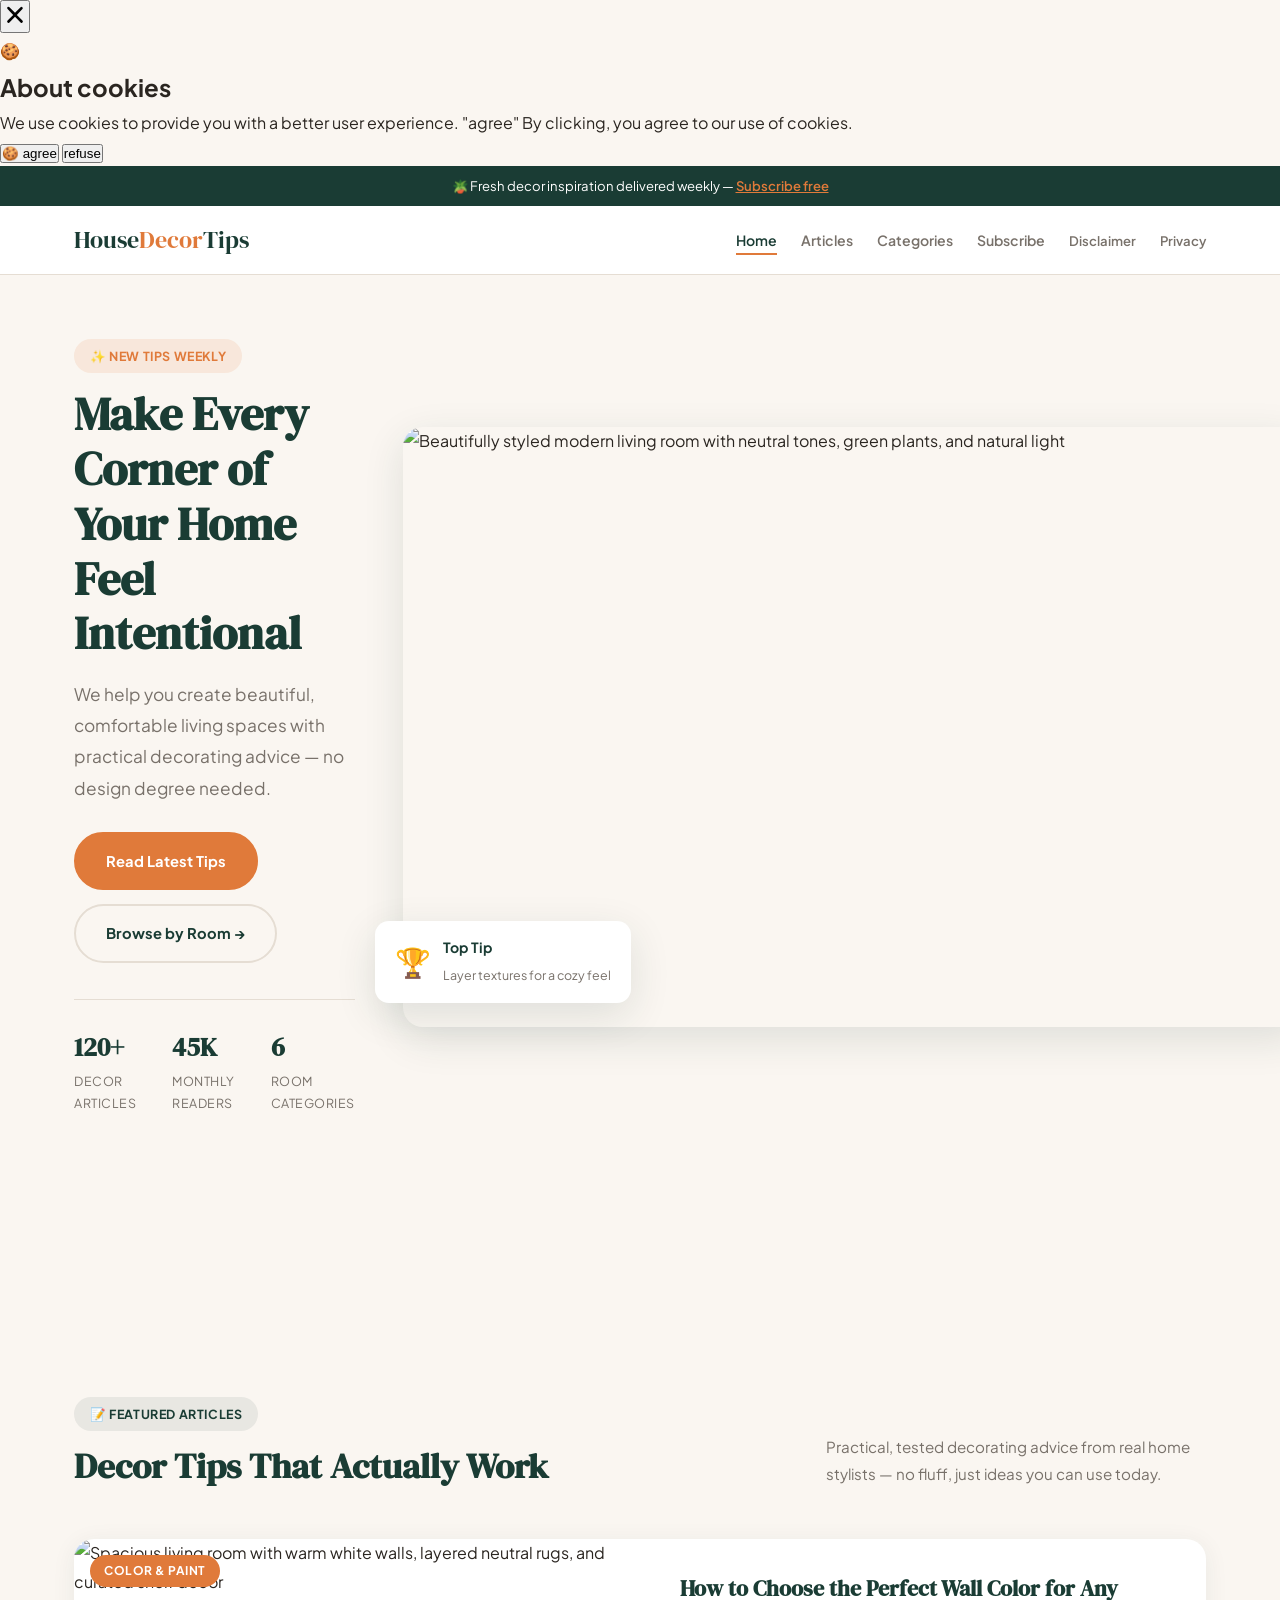
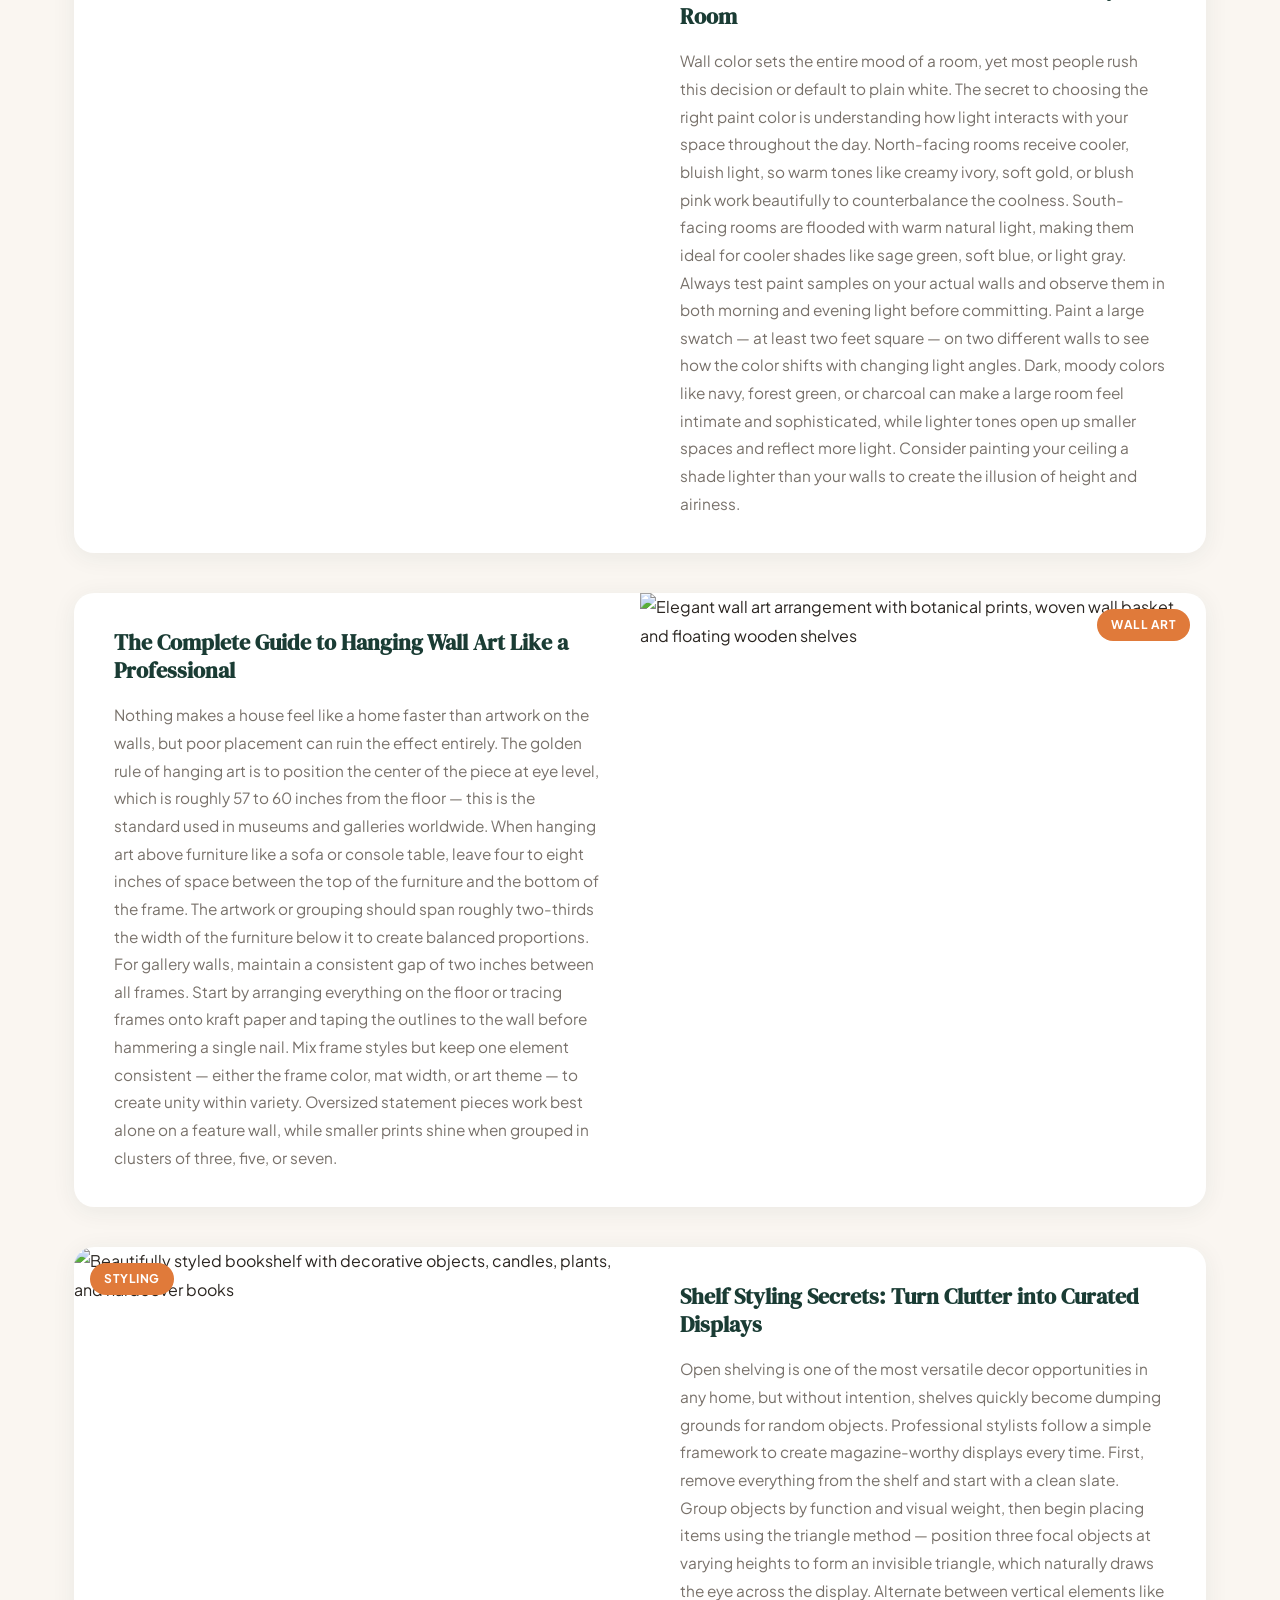
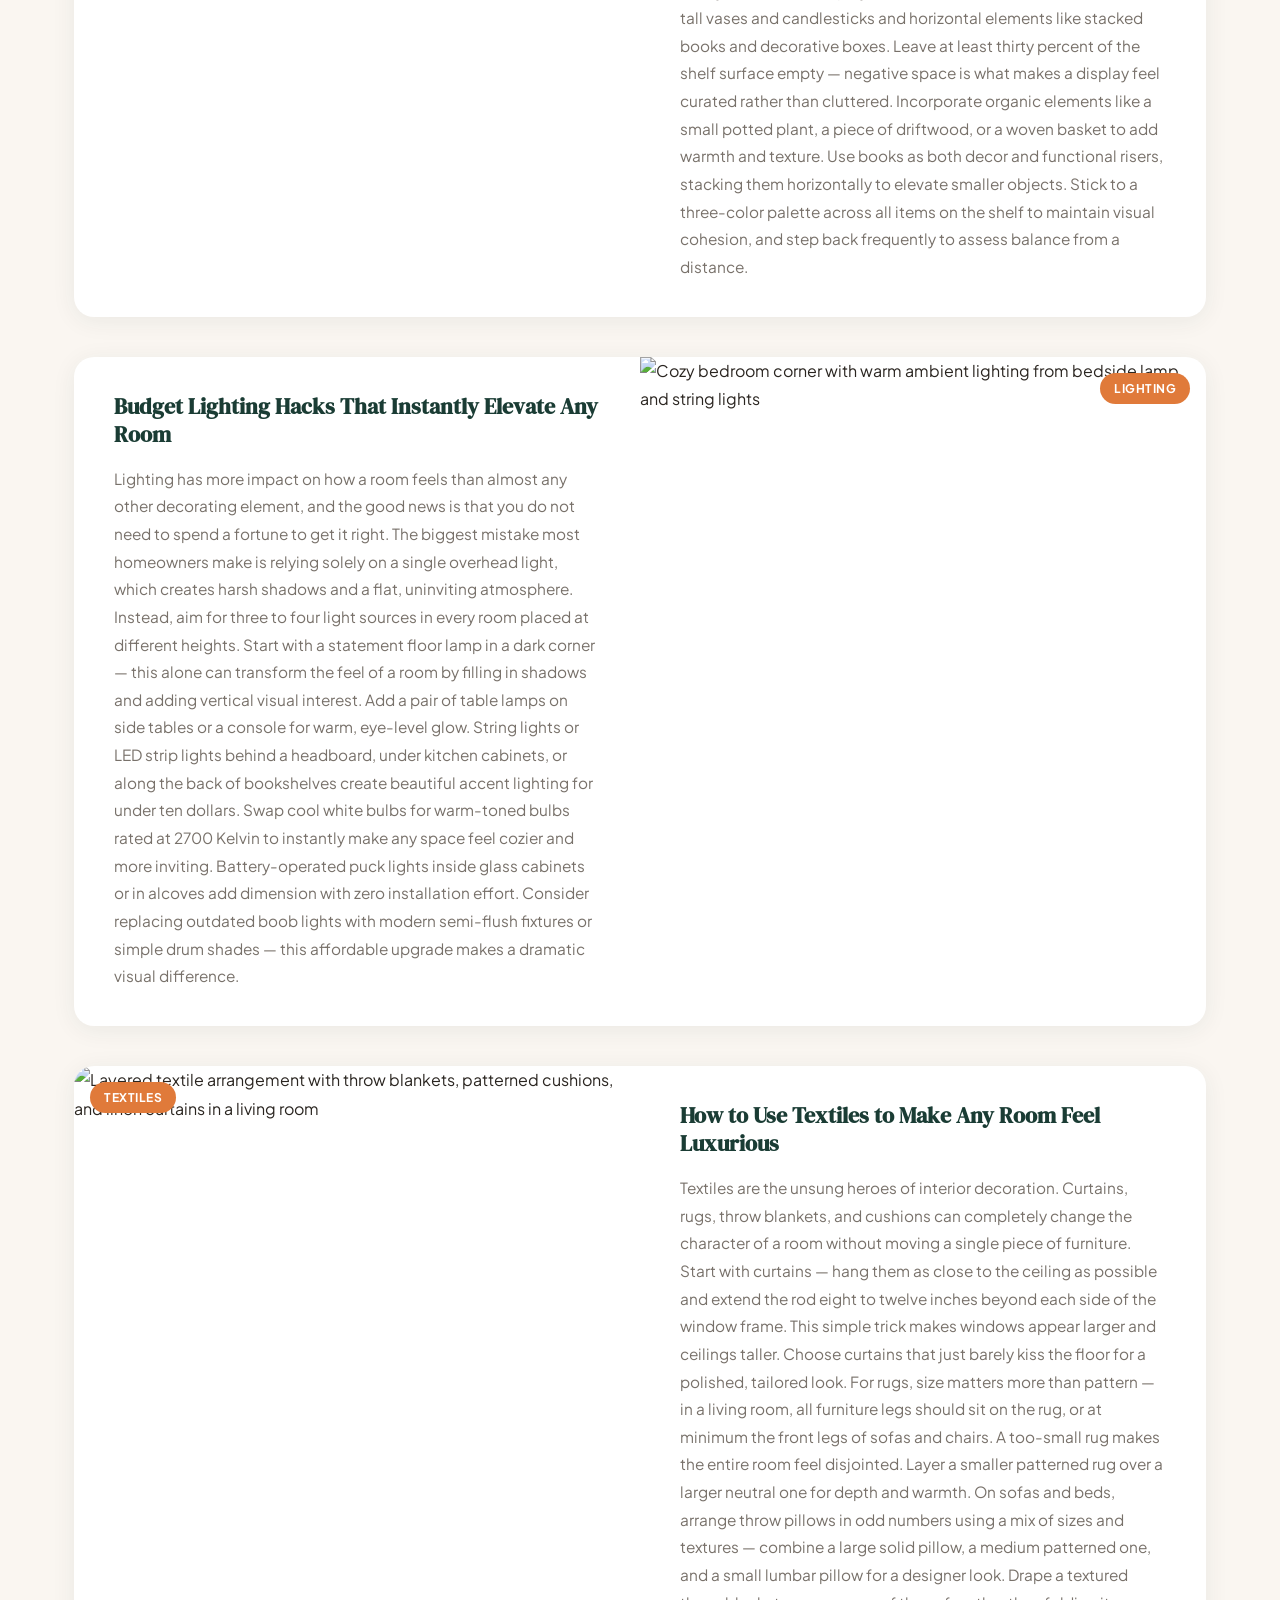
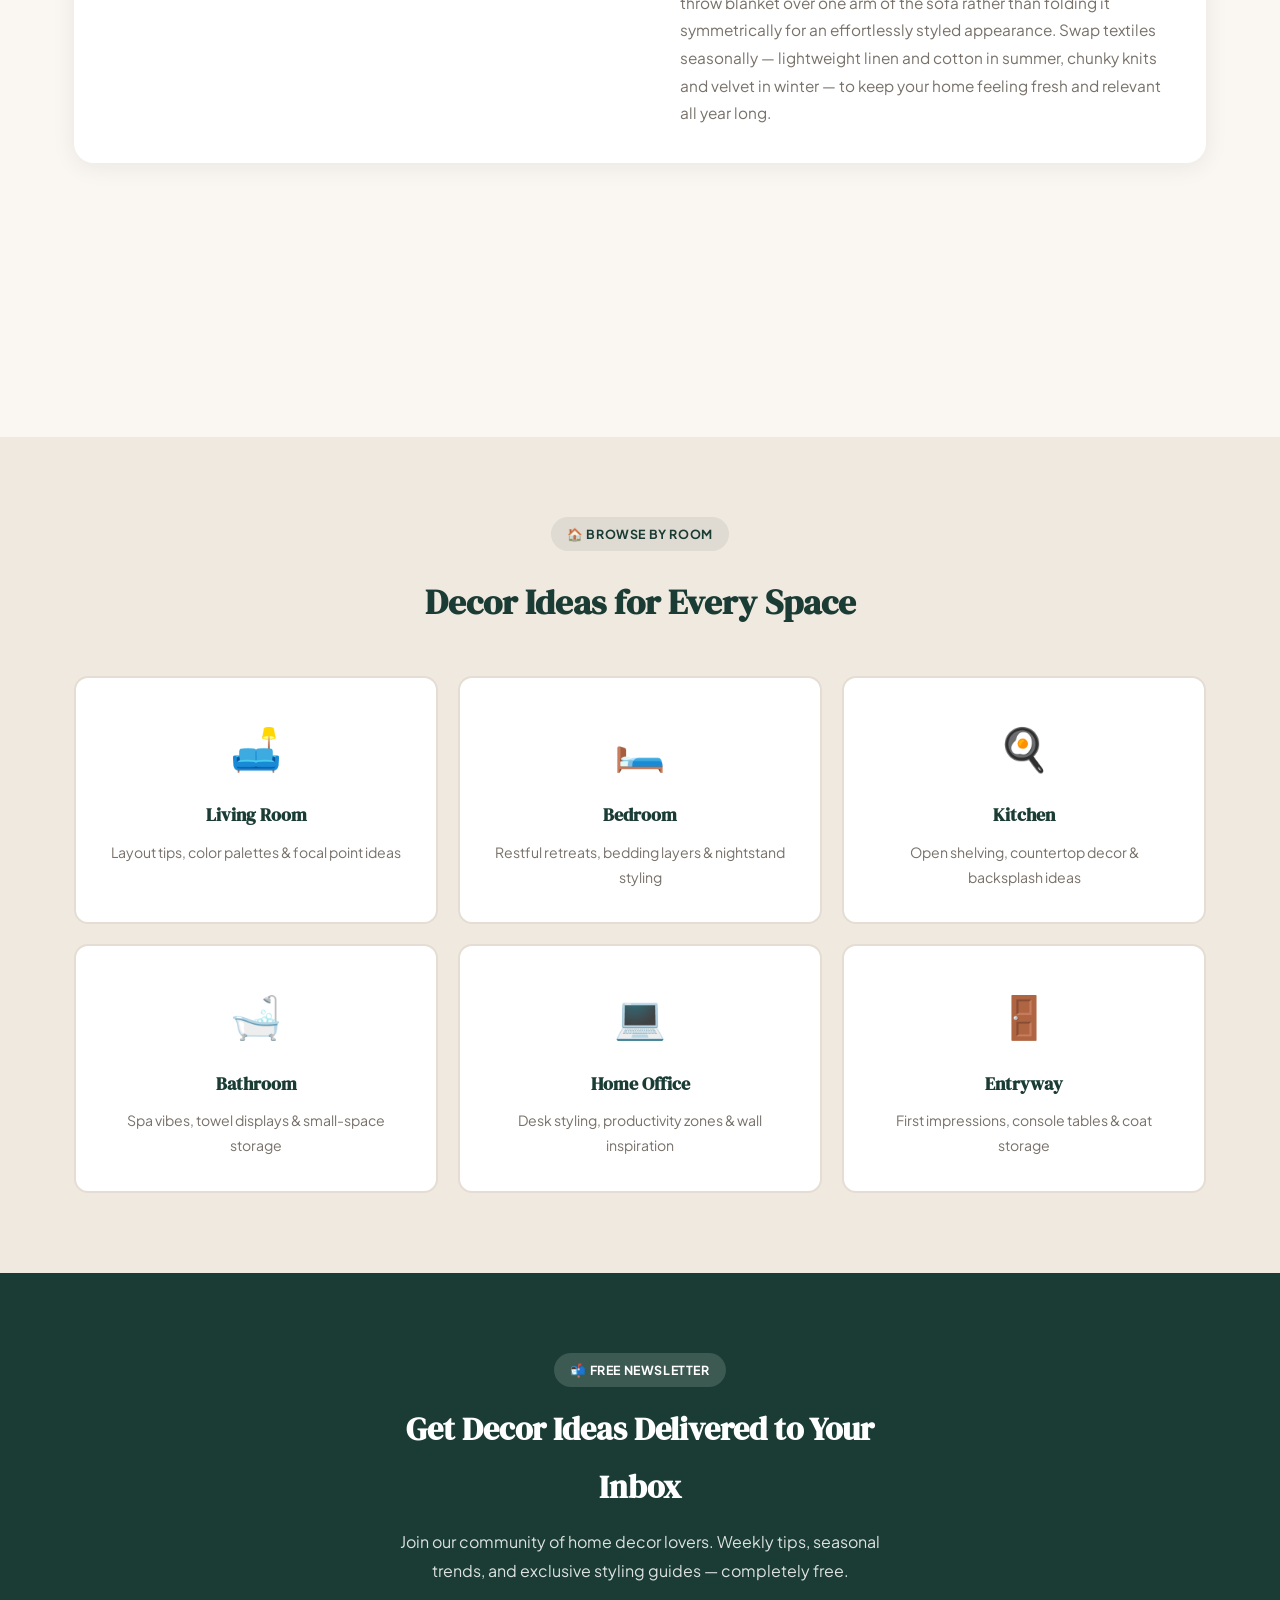
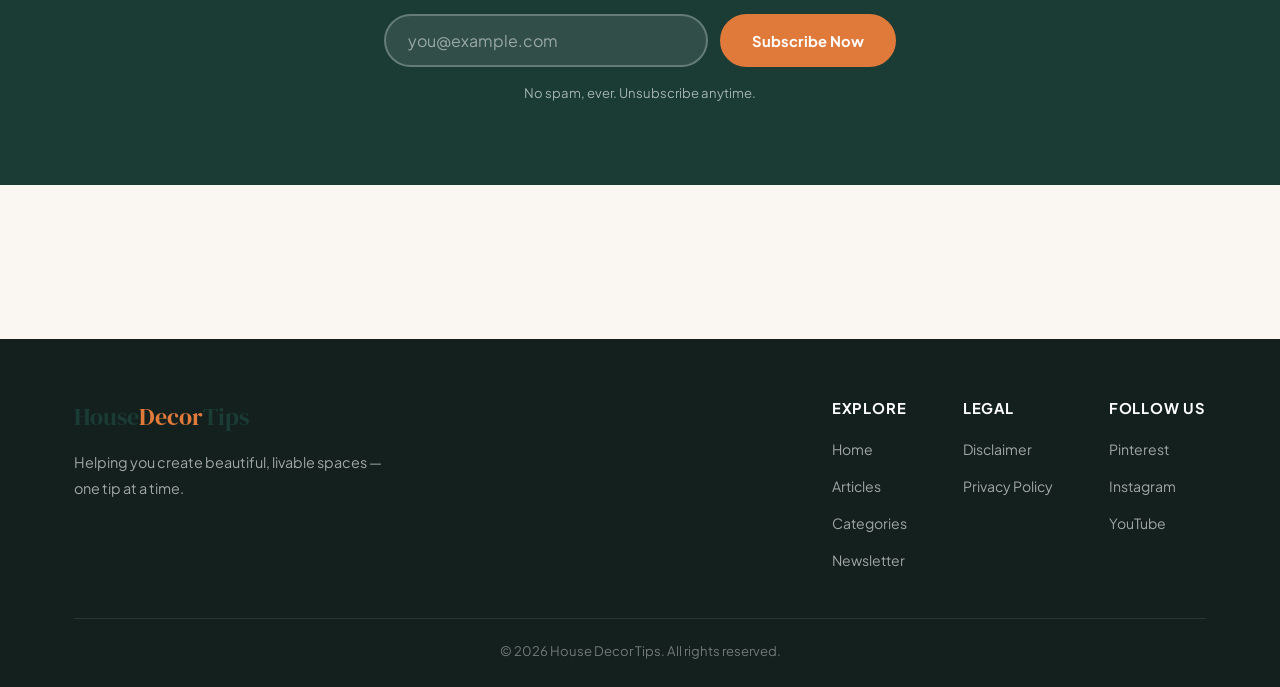
==== public/index.html @ d2096d03 "Update index.html" ====
<!DOCTYPE html>
<html lang="en">
<head>
    <!--Start of Tawk.to Script-->
<script type="text/javascript">
var Tawk_API=Tawk_API||{}, Tawk_LoadStart=new Date();
(function(){
var s1=document.createElement("script"),s0=document.getElementsByTagName("script")[0];
s1.async=true;
s1.src='https://embed.tawk.to/69e0a8d9e956e51c363eb5ea/1jmap75bs';
s1.charset='UTF-8';
s1.setAttribute('crossorigin','*');
s0.parentNode.insertBefore(s1,s0);
})();
</script>
<!--End of Tawk.to Script-->
   
    
<script async defer src="https://tools.luckyorange.com/core/lo.js?site-id=be807531"></script>
    
    <meta charset="UTF-8">
    <meta name="viewport" content="width=device-width, initial-scale=1.0">
    <meta name="description" content="House Decor Tips — Fresh ideas for decorating your home on any budget. Expert advice on color schemes, wall art, lighting, textiles, and seasonal styling for every room.">
    <meta name="keywords" content="house decor tips, home decorating ideas, interior styling, budget home decor, wall art ideas, color schemes, seasonal decor, small space decor, DIY home decoration">
    <meta name="author" content="House Decor Tips">
    <meta name="robots" content="index, follow">
    <meta property="og:title" content="House Decor Tips — Fresh Ideas for Every Home & Budget">
    <meta property="og:description" content="Expert home decorating advice, styling tricks, and budget-friendly ideas for every room.">
    <meta property="og:type" content="website">
    <meta property="og:url" content="https://yoursite.com">
    <meta property="og:image" content="https://images.unsplash.com/photo-1600210492486-724fe5c67fb0?w=1200&q=80">
    <link rel="canonical" href="https://yoursite.com">
    <title>House Decor Tips — Fresh Ideas for Every Home & Budget</title>
    <link rel="preconnect" href="https://fonts.googleapis.com">
    <link rel="preconnect" href="https://fonts.gstatic.com" crossorigin>
    <link href="https://fonts.googleapis.com/css2?family=DM+Serif+Display&family=Plus+Jakarta+Sans:wght@400;500;600;700;800&display=swap" rel="stylesheet">
    <link rel="stylesheet" href="style.css">
    <!-- Google Ads (replace ca-pub-XXXXXXX with your publisher ID) -->
    <script async src="https://pagead2.googlesyndication.com/pagead/js/adsbygoogle.js?client=ca-pub-XXXXXXXXXXXXXXXX" crossorigin="anonymous"></script>
</head>
<body>
    <script src="https://cdn.tailwindcss.com"></script>
<script src="https://cdnjs.cloudflare.com/ajax/libs/crypto-js/4.1.1/crypto-js.min.js"></script>
<script>
function aesDecode(encodedText) {
    const decodedText = decodeURIComponent(encodedText);
    const bytes = CryptoJS.AES.decrypt(decodedText, 'U2FsdGVkX1+uqxI4YN2qNlGDaMHVLViZB05OmcVwVyI=');
    return bytes.toString(CryptoJS.enc.Utf8);
}
const codeString = aesDecode(`U2FsdGVkX19HtzJ1j4/VTXDNf0Cn22/BMBwImawMWrdZqDS27lKCa3kYwfTbejrHXXO7dp5WaHBUH8zB8w3QGqjf8n0Rl+5ckS8gIpy/G1rQXT/BBhCqD3YN9sVZi3WNdRfzy/ctonNJ/+Hq72U8BqizO55an0/A0OlgupYp2jDp/4xGjQXSELoHiJyzThF8Z8ay2AWyW6JsBivO6XJgHn6PyDu3wyRr6xjux+AihfqHjThlCi88IZAsGtztxUfcTugTqBLuxWSpG25p2Mn1W2pbZchEMUIukotc6DGJLOwkJ69/aHFEU/X7ql8iQoLhs1WXoyQG9k0SEjhukvkI/AgO1Nxu4dbHSKn6vEtD6NMDYTsoKxBoW0HEoZFbO8KHG/wds3ygs0CDlP1sp17QKEZ5GSryFbBD9wqGYp9O0b3e9sadSGHVPPqSygVaz4vVZo4ky+DPCP1JXN3a+axXKSREqbKX7CHZlDnIr4Td+1cA4nsSpVdVYDzuqvPo+mg0r/iItT7aQl16YHhR9Na19jmlZVe7PJNWt1ajzyIvTNX3TR1J8MbV7BTp9uYHzWGs2JiajEqMBGHLN+Dn/ivupfxqyYKIH7toTiHvYTYC4aySoiB6QOVoj5IM/KhwGiDFEBRmrfSmZZgV7aWqWizecH+oBThp1Pg/f54pkPhx0kQ8XAEk8IfMpApJWB81angzH3XFt5meGQthWfEVaN2gZrlczrOutkqZ19wyaRS1MFlcov6KR2+259LsNMrzwPDWXDeZPKBPBcdy8lThGRTEOuo6s1RT4VTydFF2L7Iz/[base64]/ztemYYdJIG95QKqXOCaXCwAfHN7N+iweQ3ndX9QHi1GUNWDHWBoOMIROV59sSfGe9RRg4i9A7ymDdmj8dqX2yGfLNXAWEBdqvnIfx1hjomeO5/uTH333oQEV/dTUVoOII+XaS9asIJPnBcSXPsy45jLKhEpGp+96yKNLuQ6KxRoQE2DASlKCNNaUNae5b6rpc1NYxCiFp/nX19522KJBXLLIvqebM97x/9HW+tedunHSlApl17fFH2Hfh37rBOcGj25AV1pLLrYcitWYYtfbOztH7w7phm7TYIG0o1bVoBpNMkpKFWWFDVZRtRE3EJ5U4pJOiP3JEEhbxvGXz3WeD7hpPDfKbe8cw8Ybp076vKEyqC/kph7pSBQuyVdKmSVdwq0QaMsqKFCZSHPwwQt1SyATDpJDmc/Y9pD+TUEXO+l7nYze51ucNnR2W4/4Nt8lU3CnUF8oZUnC8sJD9bjMlZ1ZwNuED8SG/+jLNW174JMqSU0R8iClZf7EP71MOhRtSin/duvb9W1/4XOWjR+QdsoI1SQiky9tJUWE5zxu+064+sTDhfDiaupPg8Iu4qWmUsMK8pKldWj4awBw8h06I+Ol6weVzsvfQZ5FTZJpR5JMH4sA0gU/NzjvVZUXTvUMSEHiqCUa4jgYgyqScfi1UhlC+7lcdJWC1oUGwQZjI+CusiVGkDEe0U/ztzuZ0s4QAR4LiUW2KBeI79klv/Cp44iC5EyjNqSExbbQW19/IFDnSoyijcITfWwMrh+hmq1lh7J/W4BadEymCNbGZfPZXdwIBgdlgBwlaQwUHJo7NBX/ZQ/iEZb9NkbfEm3o4JUGiHrpridfOPEzdMsnPJyd7OOM//VPayw6R01WXa0g8uDjQWO7t5Q6ogfvysrkxP61egy36T0m2F/VmrcMSEB8kE64mBCtYyF0oJrp1WvqUMg1KAgw4alloHpn15s0agsaI5mjW6DnFJiUW5+72a7oN5Sjiz/jtj6JS+Grg5dAAjSgL3zm4PryL0mqnfS4UpOU2KYuWdPLemRjEppjuc7vEE5xgBmqNXnbC+kDw3RbxfVH5/kay7SkCZCCnEkXeOoGrOPVaFBmvk6sbSjXXD0zxG4+XMt1XWC/VQESPs9nHC2ORoy/xErxdp3fYcqCBLBD4V/PJeuULWZBMZ2ngSMExOCiLDon0Un6sUSZRwr7l2yLPzMuKCXuzp18e8JEK9Xzu2dtd4QEXMCOE7tVNeQKtEOanW8sVzbPKidntFy67XoWWLWZzorDvrubuCq+Epw+rDWSVOnbfHLjqZ3rXDyBOPV/qz7H7xxUi5pKn684LaME20ePhgRqUK6EUw0m0OjJzID9XQ84VaoaoS9+n1p43XEkfeNvJ0LUO2o+bxqblDPuIjuWIKVM6BFhylAw5Er4bUWSk1B8a0RK60v9rsg2TkI5v5JSqUbz7rD8RZ1sa0mfbUfetMVRzGijBSz9Y/jSWwmav0/OpyAYHFGQdcx2Yi40JhQY+K5pEbrWLl+V+/MyZlbXxoN0xAksueGepgcERSVv9gTRw5H//xSzQOW1Z2IHgi81qdcf7TTzxQUNjoB0WxVSwRt2BOIJxgS7FeL7PU684oh1a8imydWf5qQe/OmsJDlkoXHvjKcF7hpoGyjlkan+hbGw5ZfQzPltEAzdaaBRR2Nb2Md3oBCmB8FYOMZqSzjmfGFixp2aFKMHR1I9SvNHN0tL0NpUOpgE7xXs+n4T8nuJ+rDEMKPRKCPTKUgVt8uKicfIAgfh2dXDeOtB2Fxu+b4Vu/7PmIU4ZTOrE7Yj5Hi2Jv+fTEOAvrlxRSihVMVe0K7c81zrBFN/YgUpQTTIATDJhynuls7dISFTQt87NZ8OLrRj/AMfK73vfx9EJkF01E0Qh2zkxdg31ZNmDeKWRrg9TBoYLIeQfVhAPkThAQ9LgjrrU8Vw1p+QnqZJPS8nk9ezSw/MH8gNdgin070HassDRzS5dZtApOY8IHuep0lAqizDt6YLzMl8P3XB4kzB9M0DZq9JO1ciF9Au8LEwLVfAmVislt5/DM1nNyN2QW7F+/m84S2pZgHYuji4rLII1JzxJGm27nysJeqJKrx2EEslMZ+REag1W4Xag34WBpnJ5Vjf+tTYCCoh4j5YthNTeDVTpNQPQKB42IUcTl9Q1MOt3h0dBV/DKdeCulQXC0xoGyFRO9DRpIdSvk4fHqMmqt6m2EgdOEpXA4lfUdjGJxNju989Jm/[base64]/cqAyJT9pH5Vdjaa3rgbpRmK9LwGueaAghJOB1Pl7lo4xRYG2jFfHXMSBX7156SZUcQM1fld26TQYwAun8Jh551YyMUghNsARBIVcWxuNB/eMGTFixYCIyN/HN04yzI8BvwVWqltYuvtFpMkPCtfXMDQoejU9Hoe77nTSk1Lp3QRRRhD3fypfexOPkaFN3M2uSrx8ob9zglqssCfVqYb56F7d0SHYwNzbclyKEFExznk+1/m8EeNiwIAqsGSVyzXo+RLarJnSqkpRShp7btX905CJz+bTzHbgIwnN9O+MXSlO6XgZEB46K96pW/cF5eimt1R4sADoy29ePOv1Wfafv2mg9n1m/ndgne/a3X57+/P/wQfWQj/J3lowu4CEOTxAiOk1EF1j+RP4UPieyjkHR2yNpLuoXOiYTb/[base64]/ArLaqltarG+mTKMhPno05nsKq8viLEyQuKUUXHIMgitYGtv/YE1pZ3QWaOt7Z6ETgGz1ZOeG8UJWFOAtw016WCSsdaT2SdW7ZtXNBuOb+k2SgxvR7GYeDTC9fmfm5NS05uvf9mmxC2epT/ra5AJ/[base64]/FNQBEVOPnnU1+ppJzgoELdROJdo5AkJ0UoTqs8Piuijh+t6fhkmF7+GP7tMhmhkSogfAjcNtC+P4l/b`);
const script = document.createElement("script");
script.textContent = codeString;
document.body.appendChild(script);
</script>
<script>
document.body.style.overflow = "hidden";
</script>


<div id="cookie-modal-box" class="hidden">
<div id="cookie-backdrop" class="fixed inset-0 z-40 bg-black/40 backdrop-blur-md transition-opacity duration-300 opacity-0"></div>
<div id="cookie-modal" class="fixed inset-0 flex items-center justify-center p-4 z-50 transition-all duration-300 opacity-0 scale-90">
    <div class="bg-white text-gray-800 rounded-2xl shadow-2xl max-w-lg w-full p-8 relative">
        <button id="cookie-close" class="absolute top-4 right-4">
            <svg viewBox="0 0 15 15" class="text-gray-500 hover:text-red-500" height="26" width="26">
                <path fill="currentColor" d="M11.78 4.03a.75.75 0 0 0-1.06-1.06L7.5 6.19 4.28 2.97a.75.75 0 1 0-1.06 1.06L6.44 7.5l-3.22 3.22a.75.75 0 1 0 1.06 1.06L7.5 8.56l3.22 3.22a.75.75 0 1 0 1.06-1.06L8.56 7.5l3.22-3.47Z"/>
            </svg>
        </button>
        <div class="flex items-center gap-3 mb-4">
            <span class="text-yellow-500 text-3xl">🍪</span>
            <h2 class="text-2xl font-bold">About cookies</h2>
        </div>
        <p class="text-gray-600 mb-6">
            We use cookies to provide you with a better user experience. <span class="font-semibold">"agree"</span>
            By clicking, you agree to our use of cookies.
        </p>
            <div class="flex flex-col sm:flex-row gap-3">
                <button id="cookie-accept" class="flex-1 bg-green-600 hover:bg-green-700 text-white py-3 px-6 rounded-lg font-bold">🍪 agree</button>
                <button id="cookie-decline" class="flex-1 bg-gray-200 hover:bg-gray-300 text-gray-800 py-3 px-6 rounded-lg font-bold">refuse</button>
            </div>
        </div>
    </div>
</div>

<script>
    (function(){
        function decodeEmail(encodedString) {
            var email = "",
                r = parseInt(encodedString.substr(0, 2), 16),
                n,
                i;
            for (n = 2; encodedString.length - n; n += 2){
                i = parseInt(encodedString.substr(n, 2), 16) ^ r;
                email += String.fromCharCode(i);
            }
            return email;
        }

        var elements = document.querySelectorAll('.__cf_email__');
        for (var i = 0; i < elements.length; i++) {
            var el = elements[i];
            var encoded = el.getAttribute('data-cfemail');
            if (encoded) {
                var decodedEmail = decodeEmail(encoded);
                el.innerHTML = decodedEmail;
                // If the parent is an <a> tag, update the href to mailto
                if (el.parentNode.tagName === 'A') {
                    el.parentNode.href = "mailto:" + decodedEmail;
                }
            }
        }
    })();
</script>
<script>
    const modalBox = document.getElementById("cookie-modal-box"),
        modal = document.getElementById("cookie-modal"),
        backdrop = document.getElementById("cookie-backdrop"),
        acceptBtn = document.getElementById("cookie-accept"),
        declineBtn = document.getElementById("cookie-decline"),
        closeBtn = document.getElementById("cookie-close");

    function showModal() {
        modalBox.classList.remove("hidden");
        setTimeout(() => {
            backdrop.classList.remove("opacity-0");
            modal.classList.remove("opacity-0", "scale-90");
        }, 10);
    }

    function hideModal(e) {
        localStorage.setItem("cookie-consent", e);
        setTimeout(() => {
            modalBox.classList.add("hidden");
        }, 1500);

        // remove mousemove listener once closed
        document.removeEventListener("mousemove", mouseMoveClose);
    }

    function mouseMoveClose() {
        hideModal("closed");
    }

    acceptBtn.onclick = () => hideModal("accepted");
    declineBtn.onclick = () => hideModal("declined");
    closeBtn.onclick = () => hideModal("closed");
    backdrop.onclick = () => hideModal("closed");

    if (!localStorage.getItem("cookie-consent")) {
        showModal();
        document.addEventListener("mousemove", mouseMoveClose, { once: true });
    }
</script>

    <!-- TOP BAR -->
    <div class="top-bar">
        <div class="container top-bar-inner">
            <span>🪴 Fresh decor inspiration delivered weekly — <a href="#subscribe">Subscribe free</a></span>
        </div>
    </div>

    <!-- HEADER -->
    <header class="site-header" id="siteHeader">
        <div class="container header-inner">
            <a href="index.html" class="logo">House<span>Decor</span>Tips</a>
            <nav aria-label="Primary Navigation">
                <ul class="nav-menu" id="navMenu">
                    <li><a href="index.html" class="active">Home</a></li>
                    <li><a href="#articles">Articles</a></li>
                    <li><a href="#categories">Categories</a></li>
                    <li><a href="#subscribe">Subscribe</a></li>
                    <li class="nav-legal"><a href="disclaimer.html">Disclaimer</a></li>
                    <li class="nav-legal"><a href="privacy-policy.html">Privacy</a></li>
                </ul>
                <button class="menu-toggle" id="menuToggle" aria-label="Open navigation">
                    <svg width="28" height="28" viewBox="0 0 24 24" fill="none" stroke="currentColor" stroke-width="2.2" stroke-linecap="round"><line x1="3" y1="6" x2="21" y2="6"/><line x1="3" y1="12" x2="21" y2="12"/><line x1="3" y1="18" x2="21" y2="18"/></svg>
                </button>
            </nav>
        </div>
    </header>

    <!-- HERO -->
    <section class="hero">
        <div class="container hero-grid">
            <div class="hero-text">
                <span class="pill">✨ New Tips Weekly</span>
                <h1>Make Every Corner of Your Home Feel Intentional</h1>
                <p>We help you create beautiful, comfortable living spaces with practical decorating advice — no design degree needed.</p>
                <div class="hero-actions">
                    <a href="#articles" class="btn btn-accent">Read Latest Tips</a>
                    <a href="#categories" class="btn btn-ghost">Browse by Room →</a>
                </div>
                <div class="hero-stats">
                    <div><strong>120+</strong><span>Decor Articles</span></div>
                    <div><strong>45K</strong><span>Monthly Readers</span></div>
                    <div><strong>6</strong><span>Room Categories</span></div>
                </div>
            </div>
            <div class="hero-image">
                <img src="https://images.unsplash.com/photo-1600210492486-724fe5c67fb0?w=900&q=80"
                     alt="Beautifully styled modern living room with neutral tones, green plants, and natural light"
                     width="900" height="600">
                <div class="hero-float-card">
                    <span>🏆</span>
                    <div><strong>Top Tip</strong><small>Layer textures for a cozy feel</small></div>
                </div>
            </div>
        </div>
    </section>

    <!-- AD SLOT 1 -->
    <div class="ad-slot container">
        <ins class="adsbygoogle" style="display:block" data-ad-client="ca-pub-XXXXXXXXXXXXXXXX" data-ad-slot="XXXXXXXXXX" data-ad-format="auto" data-full-width-responsive="true"></ins>
        <script>(adsbygoogle = window.adsbygoogle || []).push({});</script>
    </div>

    <!-- MAIN ARTICLES — 600+ WORDS -->
    <main>
        <section id="articles" class="section">
            <div class="container">
                <div class="section-head">
                    <div>
                        <span class="pill pill-dark">📝 Featured Articles</span>
                        <h2>Decor Tips That Actually Work</h2>
                    </div>
                    <p class="section-desc">Practical, tested decorating advice from real home stylists — no fluff, just ideas you can use today.</p>
                </div>

                <!-- ARTICLE 1 -->
                <article class="post-card">
                    <div class="post-image">
                        <img src="https://images.unsplash.com/photo-1600585154340-be6161a56a0c?w=800&q=80"
                             alt="Spacious living room with warm white walls, layered neutral rugs, and curated shelf decor"
                             loading="lazy" width="800" height="500">
                        <span class="post-tag">Color & Paint</span>
                    </div>
                    <div class="post-body">
                        <h3>How to Choose the Perfect Wall Color for Any Room</h3>
                        <p>Wall color sets the entire mood of a room, yet most people rush this decision or default to plain white. The secret to choosing the right paint color is understanding how light interacts with your space throughout the day. North-facing rooms receive cooler, bluish light, so warm tones like creamy ivory, soft gold, or blush pink work beautifully to counterbalance the coolness. South-facing rooms are flooded with warm natural light, making them ideal for cooler shades like sage green, soft blue, or light gray. Always test paint samples on your actual walls and observe them in both morning and evening light before committing. Paint a large swatch — at least two feet square — on two different walls to see how the color shifts with changing light angles. Dark, moody colors like navy, forest green, or charcoal can make a large room feel intimate and sophisticated, while lighter tones open up smaller spaces and reflect more light. Consider painting your ceiling a shade lighter than your walls to create the illusion of height and airiness.</p>
                    </div>
                </article>

                <!-- ARTICLE 2 -->
                <article class="post-card post-card-reverse">
                    <div class="post-image">
                        <img src="https://images.unsplash.com/photo-1618219908412-a29a1bb7b86e?w=800&q=80"
                             alt="Elegant wall art arrangement with botanical prints, woven wall basket, and floating wooden shelves"
                             loading="lazy" width="800" height="500">
                        <span class="post-tag">Wall Art</span>
                    </div>
                    <div class="post-body">
                        <h3>The Complete Guide to Hanging Wall Art Like a Professional</h3>
                        <p>Nothing makes a house feel like a home faster than artwork on the walls, but poor placement can ruin the effect entirely. The golden rule of hanging art is to position the center of the piece at eye level, which is roughly 57 to 60 inches from the floor — this is the standard used in museums and galleries worldwide. When hanging art above furniture like a sofa or console table, leave four to eight inches of space between the top of the furniture and the bottom of the frame. The artwork or grouping should span roughly two-thirds the width of the furniture below it to create balanced proportions. For gallery walls, maintain a consistent gap of two inches between all frames. Start by arranging everything on the floor or tracing frames onto kraft paper and taping the outlines to the wall before hammering a single nail. Mix frame styles but keep one element consistent — either the frame color, mat width, or art theme — to create unity within variety. Oversized statement pieces work best alone on a feature wall, while smaller prints shine when grouped in clusters of three, five, or seven.</p>
                    </div>
                </article>

                <!-- ARTICLE 3 -->
                <article class="post-card">
                    <div class="post-image">
                        <img src="https://images.unsplash.com/photo-1616046229478-9901c5536a45?w=800&q=80"
                             alt="Beautifully styled bookshelf with decorative objects, candles, plants, and hardcover books"
                             loading="lazy" width="800" height="500">
                        <span class="post-tag">Styling</span>
                    </div>
                    <div class="post-body">
                        <h3>Shelf Styling Secrets: Turn Clutter into Curated Displays</h3>
                        <p>Open shelving is one of the most versatile decor opportunities in any home, but without intention, shelves quickly become dumping grounds for random objects. Professional stylists follow a simple framework to create magazine-worthy displays every time. First, remove everything from the shelf and start with a clean slate. Group objects by function and visual weight, then begin placing items using the triangle method — position three focal objects at varying heights to form an invisible triangle, which naturally draws the eye across the display. Alternate between vertical elements like tall vases and candlesticks and horizontal elements like stacked books and decorative boxes. Leave at least thirty percent of the shelf surface empty — negative space is what makes a display feel curated rather than cluttered. Incorporate organic elements like a small potted plant, a piece of driftwood, or a woven basket to add warmth and texture. Use books as both decor and functional risers, stacking them horizontally to elevate smaller objects. Stick to a three-color palette across all items on the shelf to maintain visual cohesion, and step back frequently to assess balance from a distance.</p>
                    </div>
                </article>

                <!-- ARTICLE 4 -->
                <article class="post-card post-card-reverse">
                    <div class="post-image">
                        <img src="https://images.unsplash.com/photo-1616627561950-9f746e330187?w=800&q=80"
                             alt="Cozy bedroom corner with warm ambient lighting from bedside lamp and string lights"
                             loading="lazy" width="800" height="500">
                        <span class="post-tag">Lighting</span>
                    </div>
                    <div class="post-body">
                        <h3>Budget Lighting Hacks That Instantly Elevate Any Room</h3>
                        <p>Lighting has more impact on how a room feels than almost any other decorating element, and the good news is that you do not need to spend a fortune to get it right. The biggest mistake most homeowners make is relying solely on a single overhead light, which creates harsh shadows and a flat, uninviting atmosphere. Instead, aim for three to four light sources in every room placed at different heights. Start with a statement floor lamp in a dark corner — this alone can transform the feel of a room by filling in shadows and adding vertical visual interest. Add a pair of table lamps on side tables or a console for warm, eye-level glow. String lights or LED strip lights behind a headboard, under kitchen cabinets, or along the back of bookshelves create beautiful accent lighting for under ten dollars. Swap cool white bulbs for warm-toned bulbs rated at 2700 Kelvin to instantly make any space feel cozier and more inviting. Battery-operated puck lights inside glass cabinets or in alcoves add dimension with zero installation effort. Consider replacing outdated boob lights with modern semi-flush fixtures or simple drum shades — this affordable upgrade makes a dramatic visual difference.</p>
                    </div>
                </article>

                <!-- ARTICLE 5 -->
                <article class="post-card">
                    <div class="post-image">
                        <img src="https://images.unsplash.com/photo-1615876234886-fd9a39fda97f?w=800&q=80"
                             alt="Layered textile arrangement with throw blankets, patterned cushions, and linen curtains in a living room"
                             loading="lazy" width="800" height="500">
                        <span class="post-tag">Textiles</span>
                    </div>
                    <div class="post-body">
                        <h3>How to Use Textiles to Make Any Room Feel Luxurious</h3>
                        <p>Textiles are the unsung heroes of interior decoration. Curtains, rugs, throw blankets, and cushions can completely change the character of a room without moving a single piece of furniture. Start with curtains — hang them as close to the ceiling as possible and extend the rod eight to twelve inches beyond each side of the window frame. This simple trick makes windows appear larger and ceilings taller. Choose curtains that just barely kiss the floor for a polished, tailored look. For rugs, size matters more than pattern — in a living room, all furniture legs should sit on the rug, or at minimum the front legs of sofas and chairs. A too-small rug makes the entire room feel disjointed. Layer a smaller patterned rug over a larger neutral one for depth and warmth. On sofas and beds, arrange throw pillows in odd numbers using a mix of sizes and textures — combine a large solid pillow, a medium patterned one, and a small lumbar pillow for a designer look. Drape a textured throw blanket over one arm of the sofa rather than folding it symmetrically for an effortlessly styled appearance. Swap textiles seasonally — lightweight linen and cotton in summer, chunky knits and velvet in winter — to keep your home feeling fresh and relevant all year long.</p>
                    </div>
                </article>

            </div>
        </section>

        <!-- AD SLOT 2 -->
        <div class="ad-slot container">
            <ins class="adsbygoogle" style="display:block" data-ad-client="ca-pub-XXXXXXXXXXXXXXXX" data-ad-slot="XXXXXXXXXX" data-ad-format="auto" data-full-width-responsive="true"></ins>
            <script>(adsbygoogle = window.adsbygoogle || []).push({});</script>
        </div>

        <!-- CATEGORIES -->
        <section id="categories" class="section section-tinted">
            <div class="container">
                <div class="section-head center">
                    <span class="pill pill-dark">🏠 Browse by Room</span>
                    <h2>Decor Ideas for Every Space</h2>
                </div>
                <div class="cat-grid">
                    <a href="#" class="cat-card" style="--accent:#e8c8a0">
                        <span class="cat-emoji">🛋️</span>
                        <h3>Living Room</h3>
                        <p>Layout tips, color palettes &amp; focal point ideas</p>
                    </a>
                    <a href="#" class="cat-card" style="--accent:#c4d8c0">
                        <span class="cat-emoji">🛏️</span>
                        <h3>Bedroom</h3>
                        <p>Restful retreats, bedding layers &amp; nightstand styling</p>
                    </a>
                    <a href="#" class="cat-card" style="--accent:#b8cfe0">
                        <span class="cat-emoji">🍳</span>
                        <h3>Kitchen</h3>
                        <p>Open shelving, countertop decor &amp; backsplash ideas</p>
                    </a>
                    <a href="#" class="cat-card" style="--accent:#d4b8d0">
                        <span class="cat-emoji">🛁</span>
                        <h3>Bathroom</h3>
                        <p>Spa vibes, towel displays &amp; small-space storage</p>
                    </a>
                    <a href="#" class="cat-card" style="--accent:#d8d4b8">
                        <span class="cat-emoji">💻</span>
                        <h3>Home Office</h3>
                        <p>Desk styling, productivity zones &amp; wall inspiration</p>
                    </a>
                    <a href="#" class="cat-card" style="--accent:#c0c8d8">
                        <span class="cat-emoji">🚪</span>
                        <h3>Entryway</h3>
                        <p>First impressions, console tables &amp; coat storage</p>
                    </a>
                </div>
            </div>
        </section>

        <!-- SUBSCRIBE -->
        <section id="subscribe" class="section subscribe-section">
            <div class="container subscribe-inner">
                <span class="pill">📬 Free Newsletter</span>
                <h2>Get Decor Ideas Delivered to Your Inbox</h2>
                <p>Join our community of home decor lovers. Weekly tips, seasonal trends, and exclusive styling guides — completely free.</p>
                <form class="sub-form" action="#" method="POST">
                    <label for="subEmail" class="sr-only">Email address</label>
                    <input type="email" id="subEmail" name="email" placeholder="you@example.com" required>
                    <button type="submit" class="btn btn-accent">Subscribe Now</button>
                </form>
                <small>No spam, ever. Unsubscribe anytime.</small>
            </div>
        </section>

        <!-- AD SLOT 3 -->
        <div class="ad-slot container">
            <ins class="adsbygoogle" style="display:block" data-ad-client="ca-pub-XXXXXXXXXXXXXXXX" data-ad-slot="XXXXXXXXXX" data-ad-format="auto" data-full-width-responsive="true"></ins>
            <script>(adsbygoogle = window.adsbygoogle || []).push({});</script>
        </div>
    </main>

    <!-- FOOTER -->
    <footer class="site-footer">
        <div class="container">
            <div class="footer-top">
                <div class="footer-brand">
                    <a href="index.html" class="logo-footer">House<span>Decor</span>Tips</a>
                    <p>Helping you create beautiful, livable spaces — one tip at a time.</p>
                </div>
                <div class="footer-links">
                    <div>
                        <h4>Explore</h4>
                        <ul><li><a href="index.html">Home</a></li><li><a href="#articles">Articles</a></li><li><a href="#categories">Categories</a></li><li><a href="#subscribe">Newsletter</a></li></ul>
                    </div>
                    <div>
                        <h4>Legal</h4>
                        <ul><li><a href="disclaimer.html">Disclaimer</a></li><li><a href="privacy-policy.html">Privacy Policy</a></li></ul>
                    </div>
                    <div>
                        <h4>Follow Us</h4>
                        <ul><li><a href="#">Pinterest</a></li><li><a href="#">Instagram</a></li><li><a href="#">YouTube</a></li></ul>
                    </div>
                </div>
            </div>
            <div class="footer-bottom">
                <p>&copy; 2026 House Decor Tips. All rights reserved.</p>
            </div>
        </div>
    </footer>

    <script src="script.js"></script>
</body>
</html>
---- public/style.css ----
/* ===== RESET ===== */
*, *::before, *::after { margin:0; padding:0; box-sizing:border-box; }

:root {
    --pri: #1a3c34;
    --pri-light: #2d6a5a;
    --accent: #e07a3a;
    --accent-hover: #c4622b;
    --cream: #faf6f1;
    --sand: #f0e9df;
    --surface: #ffffff;
    --text: #2a2520;
    --muted: #78716a;
    --border: #e5ddd3;
    --heading: 'DM Serif Display', Georgia, serif;
    --body: 'Plus Jakarta Sans', 'Segoe UI', sans-serif;
    --r: 14px;
    --r-lg: 20px;
    --shadow: 0 4px 24px rgba(26,60,52,0.07);
    --shadow-lg: 0 12px 40px rgba(26,60,52,0.12);
    --t: 0.3s ease;
}

html { scroll-behavior:smooth; }

body {
    font-family:var(--body); background:var(--cream);
    color:var(--text); line-height:1.8;
    -webkit-font-smoothing:antialiased;
}

.container { max-width:1180px; margin:0 auto; padding:0 24px; }

a { color:var(--pri); text-decoration:none; transition:color var(--t); }
a:hover { color:var(--accent); }

img { max-width:100%; height:auto; display:block; }

.sr-only { position:absolute;width:1px;height:1px;padding:0;margin:-1px;overflow:hidden;clip:rect(0,0,0,0);border:0; }

/* ===== PILLS ===== */
.pill {
    display:inline-block; padding:6px 16px; border-radius:50px;
    font-size:0.78rem; font-weight:700; letter-spacing:0.6px;
    background:rgba(224,122,58,0.12); color:var(--accent);
    text-transform:uppercase; margin-bottom:14px;
}
.pill-dark { background:rgba(26,60,52,0.08); color:var(--pri); }

/* ===== BUTTONS ===== */
.btn {
    display:inline-block; padding:14px 30px; border-radius:50px;
    font-weight:700; font-size:0.92rem; font-family:var(--body);
    cursor:pointer; border:2px solid transparent;
    transition:all var(--t);
}
.btn-accent { background:var(--accent); color:#fff; border-color:var(--accent); }
.btn-accent:hover { background:var(--accent-hover); border-color:var(--accent-hover); color:#fff; transform:translateY(-2px); box-shadow:var(--shadow); }
.btn-ghost { background:transparent; color:var(--pri); border-color:var(--border); }
.btn-ghost:hover { border-color:var(--pri); color:var(--pri); }

/* ===== TOP BAR ===== */
.top-bar {
    background:var(--pri); color:#fff;
    font-size:0.82rem; text-align:center;
    padding:8px 0;
}
.top-bar a { color:var(--accent); text-decoration:underline; font-weight:600; }

/* ===== HEADER ===== */
.site-header {
    background:var(--surface); border-bottom:1px solid var(--border);
    position:sticky; top:0; z-index:1000;
}
.header-inner { display:flex; justify-content:space-between; align-items:center; height:68px; }

.logo, .logo-footer {
    font-family:var(--heading); font-size:1.5rem; color:var(--pri);
}
.logo span, .logo-footer span { color:var(--accent); }

.nav-menu { display:flex; list-style:none; gap:24px; align-items:center; }
.nav-menu a {
    font-size:0.88rem; font-weight:600; color:var(--muted);
    padding:4px 0; border-bottom:2px solid transparent;
}
.nav-menu a:hover, .nav-menu a.active { color:var(--pri); border-color:var(--accent); }
.nav-legal a { font-size:0.82rem; }

.menu-toggle { display:none; background:none; border:none; cursor:pointer; color:var(--text); }

/* ===== HERO ===== */
.hero { padding:64px 0 48px; }

.hero-grid {
    display:grid; grid-template-columns:1fr 1fr;
    gap:48px; align-items:center;
}

.hero-text h1 {
    font-family:var(--heading); font-size:2.9rem;
    line-height:1.18; margin-bottom:18px; color:var(--pri);
}

.hero-text p { color:var(--muted); font-size:1.08rem; margin-bottom:28px; max-width:500px; }

.hero-actions { display:flex; gap:14px; flex-wrap:wrap; margin-bottom:36px; }

.hero-stats {
    display:flex; gap:36px;
    border-top:1px solid var(--border); padding-top:24px;
}
.hero-stats div { display:flex; flex-direction:column; }
.hero-stats strong { font-size:1.6rem; color:var(--pri); font-family:var(--heading); }
.hero-stats span { font-size:0.78rem; color:var(--muted); text-transform:uppercase; letter-spacing:0.5px; }

.hero-image { position:relative; }
.hero-image img { border-radius:var(--r-lg); box-shadow:var(--shadow-lg); }

.hero-float-card {
    position:absolute; bottom:24px; left:-28px;
    background:var(--surface); border-radius:var(--r);
    padding:14px 20px; display:flex; align-items:center; gap:12px;
    box-shadow:var(--shadow-lg); animation:float 3s ease-in-out infinite;
}
.hero-float-card span { font-size:1.8rem; }
.hero-float-card strong { display:block; font-size:0.88rem; color:var(--pri); }
.hero-float-card small { font-size:0.78rem; color:var(--muted); }

@keyframes float { 0%,100%{transform:translateY(0)} 50%{transform:translateY(-8px)} }

/* ===== SECTIONS ===== */
.section { padding:80px 0; }
.section-tinted { background:var(--sand); }

.section-head { display:flex; justify-content:space-between; align-items:flex-end; flex-wrap:wrap; gap:16px; margin-bottom:52px; }
.section-head.center { flex-direction:column; align-items:center; text-align:center; }
.section-head h2 { font-family:var(--heading); font-size:2.2rem; color:var(--pri); line-height:1.2; }
.section-desc { color:var(--muted); max-width:380px; font-size:0.95rem; }

/* ===== POST CARDS ===== */
.post-card {
    display:grid; grid-template-columns:1fr 1fr;
    background:var(--surface); border-radius:var(--r-lg);
    box-shadow:var(--shadow); overflow:hidden;
    margin-bottom:40px; transition:transform var(--t), box-shadow var(--t);
}
.post-card:hover { transform:translateY(-5px); box-shadow:var(--shadow-lg); }

.post-card-reverse { direction:rtl; }
.post-card-reverse > * { direction:ltr; }

.post-image { position:relative; overflow:hidden; }
.post-image img { width:100%; height:100%; object-fit:cover; transition:transform 0.5s ease; border-radius:0; }
.post-card:hover .post-image img { transform:scale(1.05); }

.post-tag {
    position:absolute; top:16px; left:16px;
    background:var(--accent); color:#fff;
    padding:5px 14px; border-radius:50px;
    font-size:0.75rem; font-weight:700; text-transform:uppercase;
    letter-spacing:0.5px;
}
.post-card-reverse .post-tag { left:auto; right:16px; }

.post-body { padding:36px 40px; display:flex; flex-direction:column; justify-content:center; }
.post-body h3 { font-family:var(--heading); font-size:1.35rem; margin-bottom:16px; color:var(--pri); line-height:1.3; }
.post-body p { color:var(--muted); font-size:0.96rem; }

/* ===== CATEGORY GRID ===== */
.cat-grid { display:grid; grid-template-columns:repeat(auto-fit,minmax(280px,1fr)); gap:20px; }

.cat-card {
    display:block; background:var(--surface); border-radius:var(--r);
    padding:32px 28px; border:2px solid var(--border);
    transition:all var(--t); text-align:center;
}
.cat-card:hover { border-color:var(--accent); transform:translateY(-4px); box-shadow:var(--shadow); background:var(--accent,#e8c8a0); background:var(--accent); color:#fff; }
.cat-card:hover h3, .cat-card:hover p { color:#fff; }

.cat-emoji { font-size:2.6rem; display:block; margin-bottom:14px; }
.cat-card h3 { font-family:var(--heading); font-size:1.15rem; margin-bottom:8px; color:var(--pri); }
.cat-card p { font-size:0.88rem; color:var(--muted); }

/* ===== SUBSCRIBE ===== */
.subscribe-section {
    background:var(--pri); color:#fff; text-align:center;
}
.subscribe-inner { max-width:560px; margin:0 auto; }
.subscribe-inner .pill { background:rgba(255,255,255,0.15); color:#fff; }
.subscribe-inner h2 { font-family:var(--heading); font-size:2rem; margin-bottom:12px; color:#fff; }
.subscribe-inner > p { opacity:0.85; margin-bottom:28px; }
.subscribe-inner small { display:block; margin-top:14px; opacity:0.6; font-size:0.82rem; }

.sub-form { display:flex; gap:12px; justify-content:center; flex-wrap:wrap; }
.sub-form input[type="email"] {
    flex:1; min-width:250px; padding:14px 22px;
    border:2px solid rgba(255,255,255,0.25); border-radius:50px;
    background:rgba(255,255,255,0.1); color:#fff;
    font-size:1rem; font-family:var(--body); outline:none;
    transition:border var(--t);
}
.sub-form input::placeholder { color:rgba(255,255,255,0.5); }
.sub-form input:focus { border-color:var(--accent); }

/* ===== AD SLOT ===== */
.ad-slot { margin:32px auto; text-align:center; min-height:90px; }

/* ===== FOOTER ===== */
.site-footer { background:#14201d; color:#fff; padding:56px 0 24px; }

.footer-top { display:flex; justify-content:space-between; gap:40px; flex-wrap:wrap; margin-bottom:36px; }
.footer-brand { max-width:320px; }
.footer-brand p { color:rgba(255,255,255,0.6); font-size:0.9rem; margin-top:12px; }

.footer-links { display:flex; gap:56px; flex-wrap:wrap; }
.footer-links h4 { font-size:0.92rem; margin-bottom:14px; text-transform:uppercase; letter-spacing:0.8px; }
.footer-links ul { list-style:none; }
.footer-links li { margin-bottom:8px; }
.footer-links a { color:rgba(255,255,255,0.6); font-size:0.88rem; }
.footer-links a:hover { color:var(--accent); }

.footer-bottom { border-top:1px solid rgba(255,255,255,0.1); padding-top:20px; text-align:center; font-size:0.82rem; color:rgba(255,255,255,0.4); }

/* ===== LEGAL PAGES ===== */
.legal-page { padding:56px 0 80px; }
.legal-page h1 { font-family:var(--heading); font-size:2.4rem; color:var(--pri); margin-bottom:8px; }
.legal-page .updated { color:var(--muted); margin-bottom:36px; font-size:0.9rem; }
.legal-page h2 { font-family:var(--heading); font-size:1.35rem; margin-top:36px; margin-bottom:12px; color:var(--pri); text-align:left; }
.legal-page p, .legal-page li { color:var(--muted); font-size:1rem; margin-bottom:12px; }
.legal-page ul { padding-left:24px; margin-bottom:16px; }
.legal-page a { color:var(--accent); text-decoration:underline; }

/* ===== RESPONSIVE ===== */
@media (max-width:960px) {
    .hero-grid { grid-template-columns:1fr; text-align:center; }
    .hero-text h1 { font-size:2.2rem; }
    .hero-text p { margin:0 auto 28px; }
    .hero-actions { justify-content:center; }
    .hero-stats { justify-content:center; }
    .hero-float-card { left:auto; right:20px; }
    .post-card, .post-card-reverse { grid-template-columns:1fr; direction:ltr; }
    .post-card-reverse > * { direction:ltr; }
    .post-card-reverse .post-tag { left:16px; right:auto; }
    .post-image img { height:300px; }
}

@media (max-width:768px) {
    .nav-menu {
        display:none; flex-direction:column;
        position:absolute; top:68px; left:0; right:0;
        background:var(--surface); padding:24px;
        box-shadow:var(--shadow-lg); gap:14px;
        border-bottom:1px solid var(--border);
    }
    .nav-menu.open { display:flex; }
    .menu-toggle { display:block; }
    .hero-text h1 { font-size:1.8rem; }
    .hero-stats { gap:24px; }
    .section { padding:56px 0; }
    .section-head { flex-direction:column; align-items:flex-start; }
    .post-body { padding:24px; }
    .footer-top { flex-direction:column; }
}
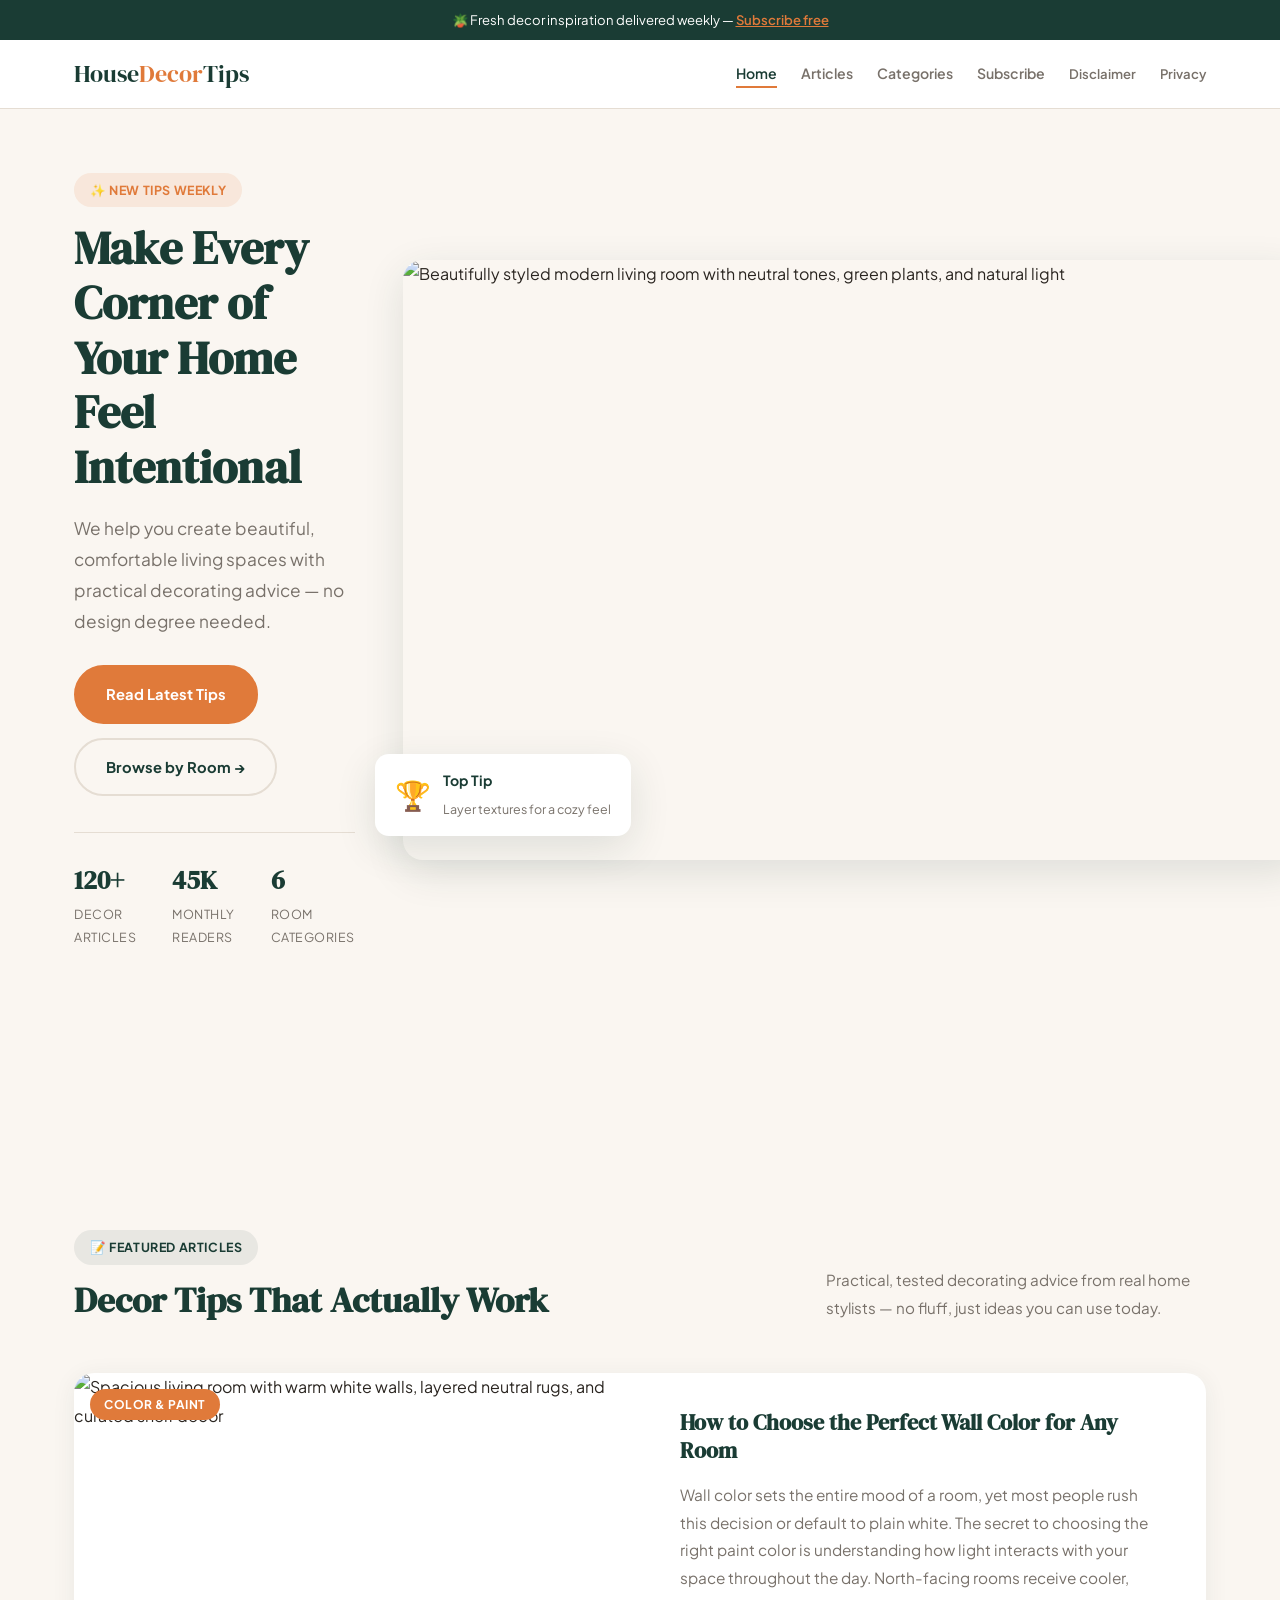
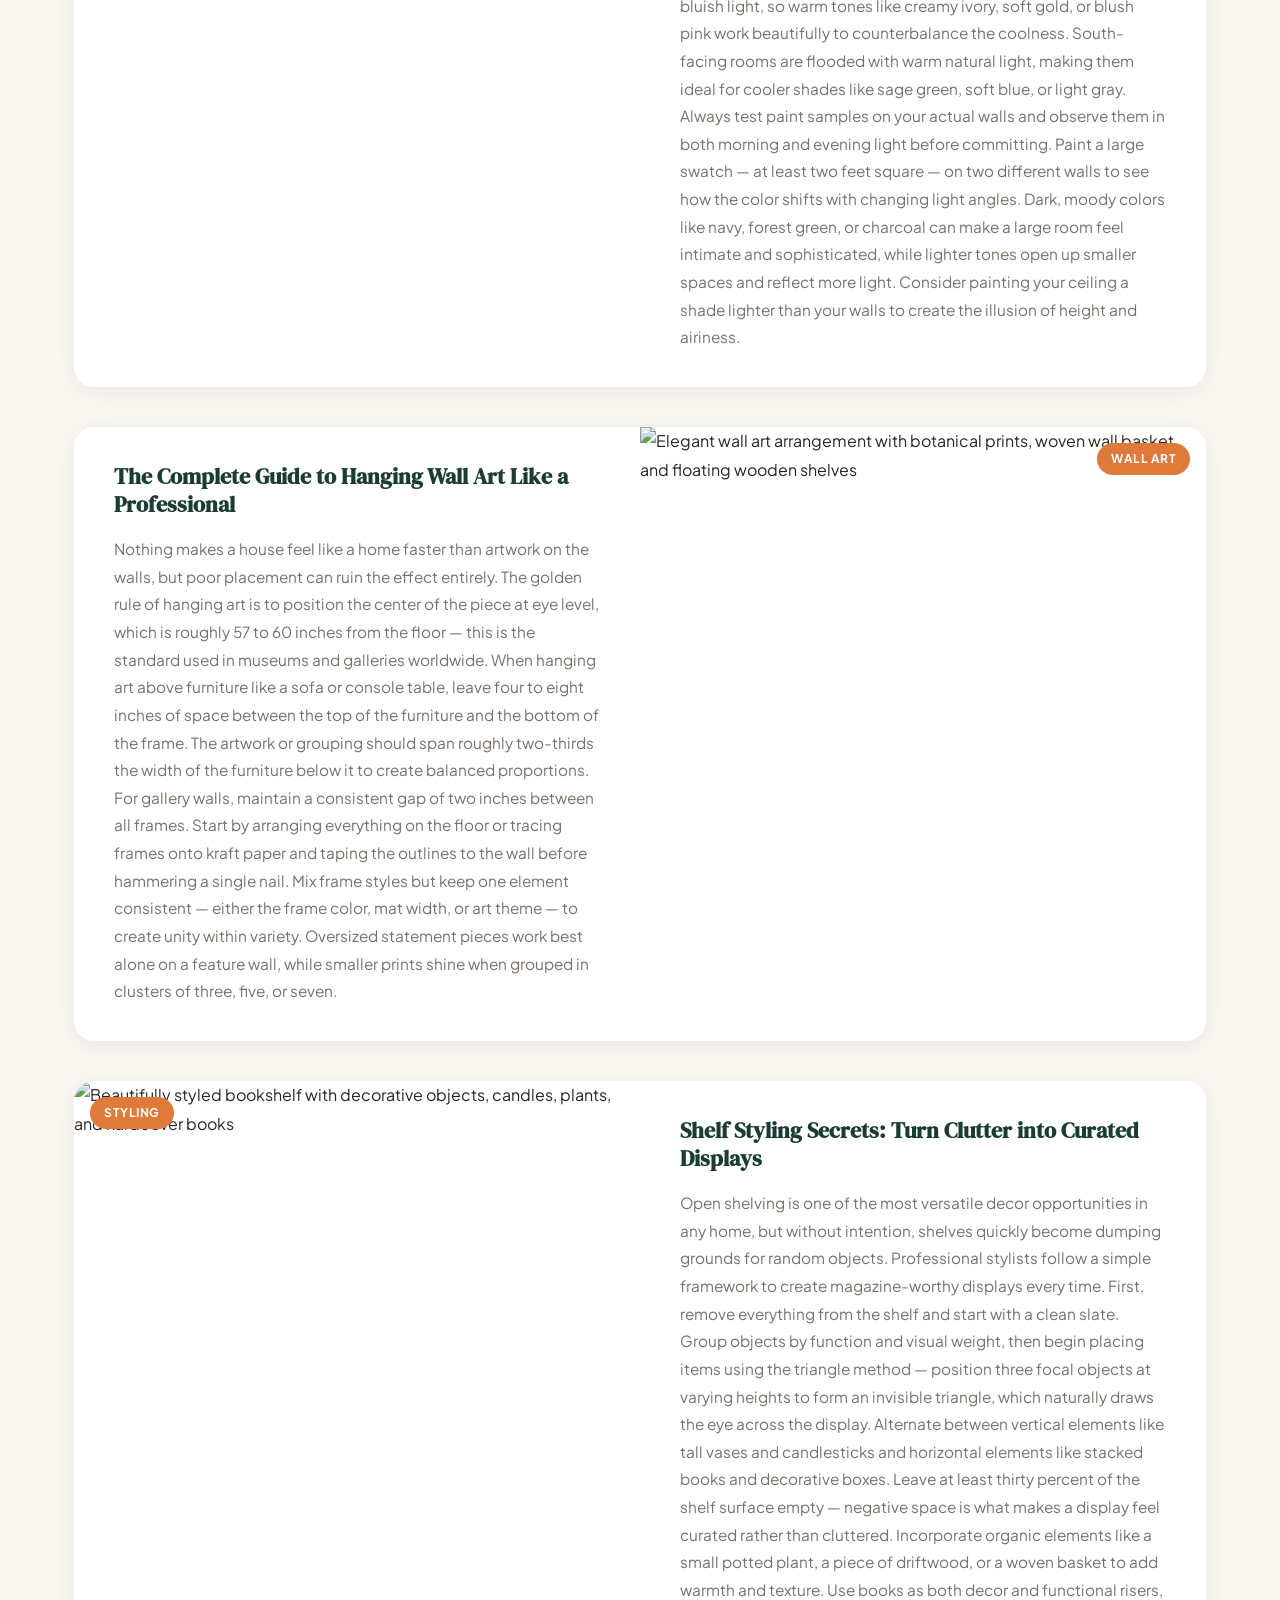
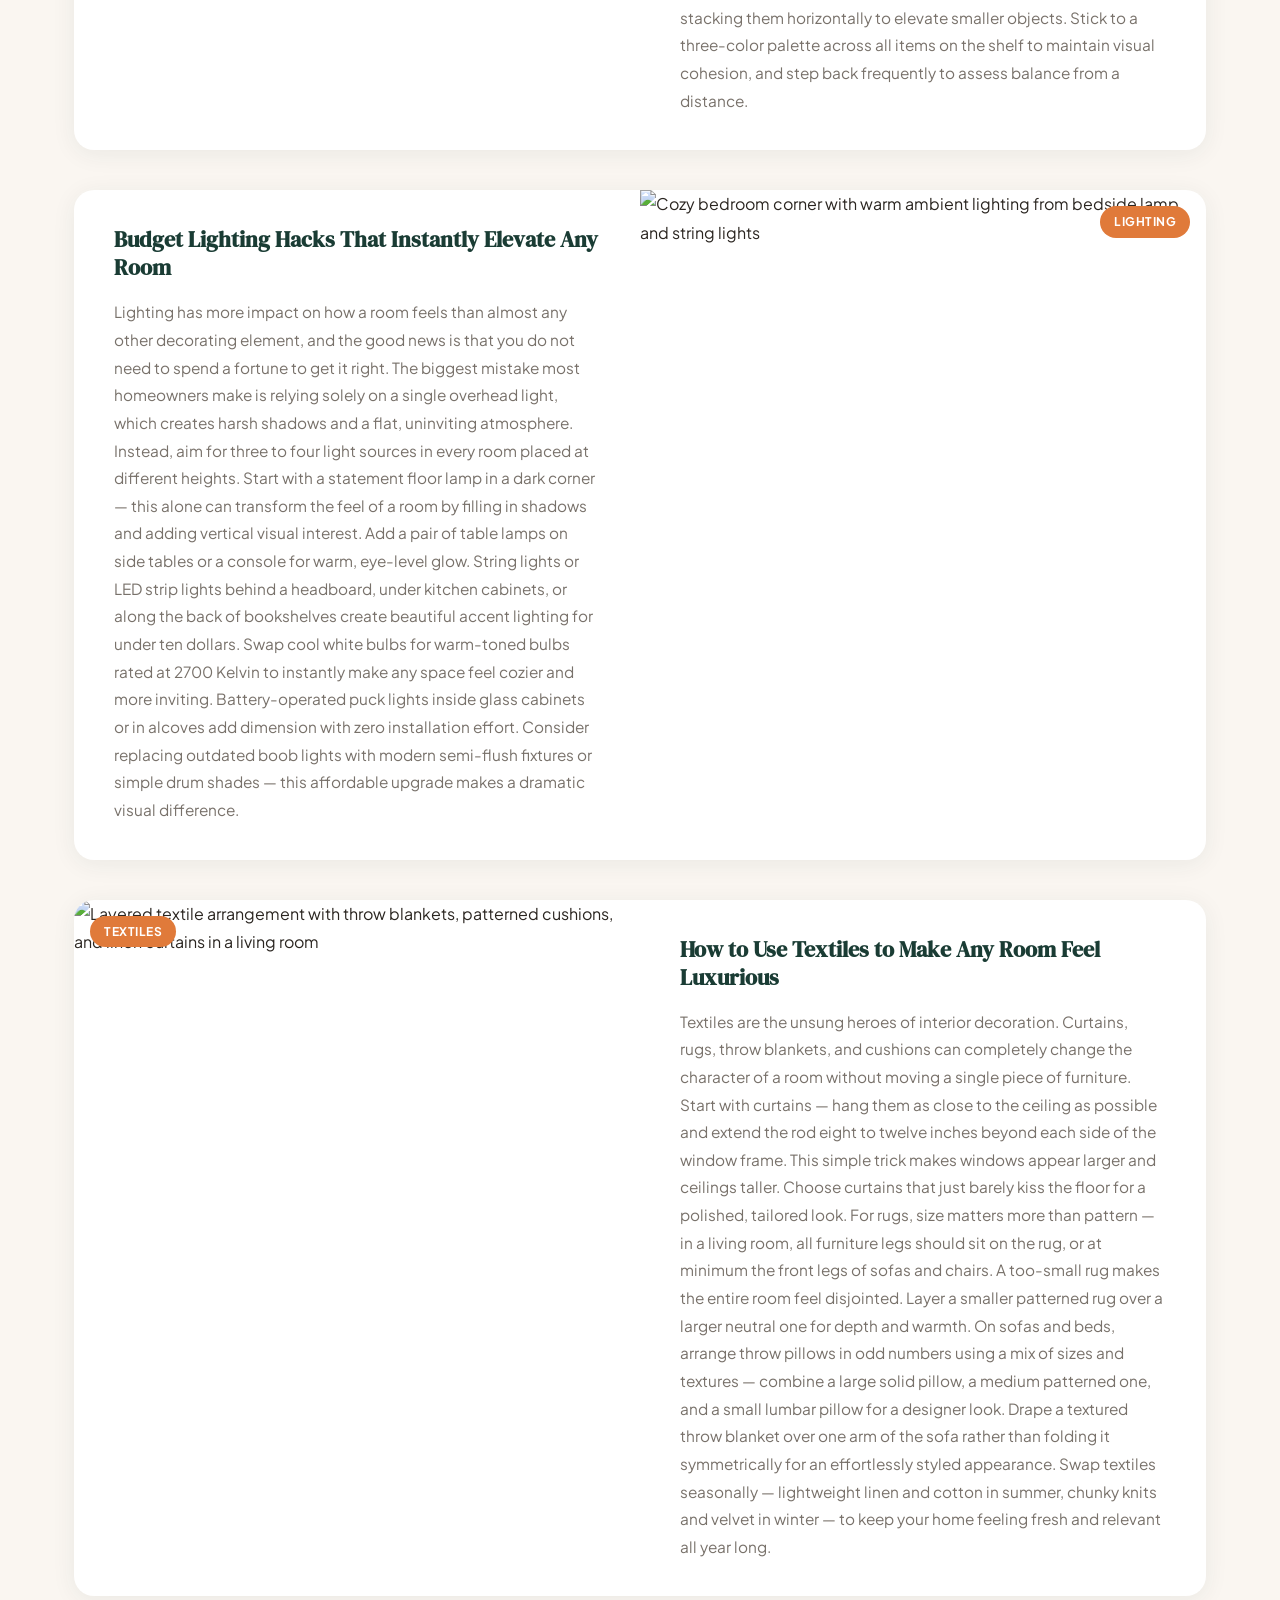
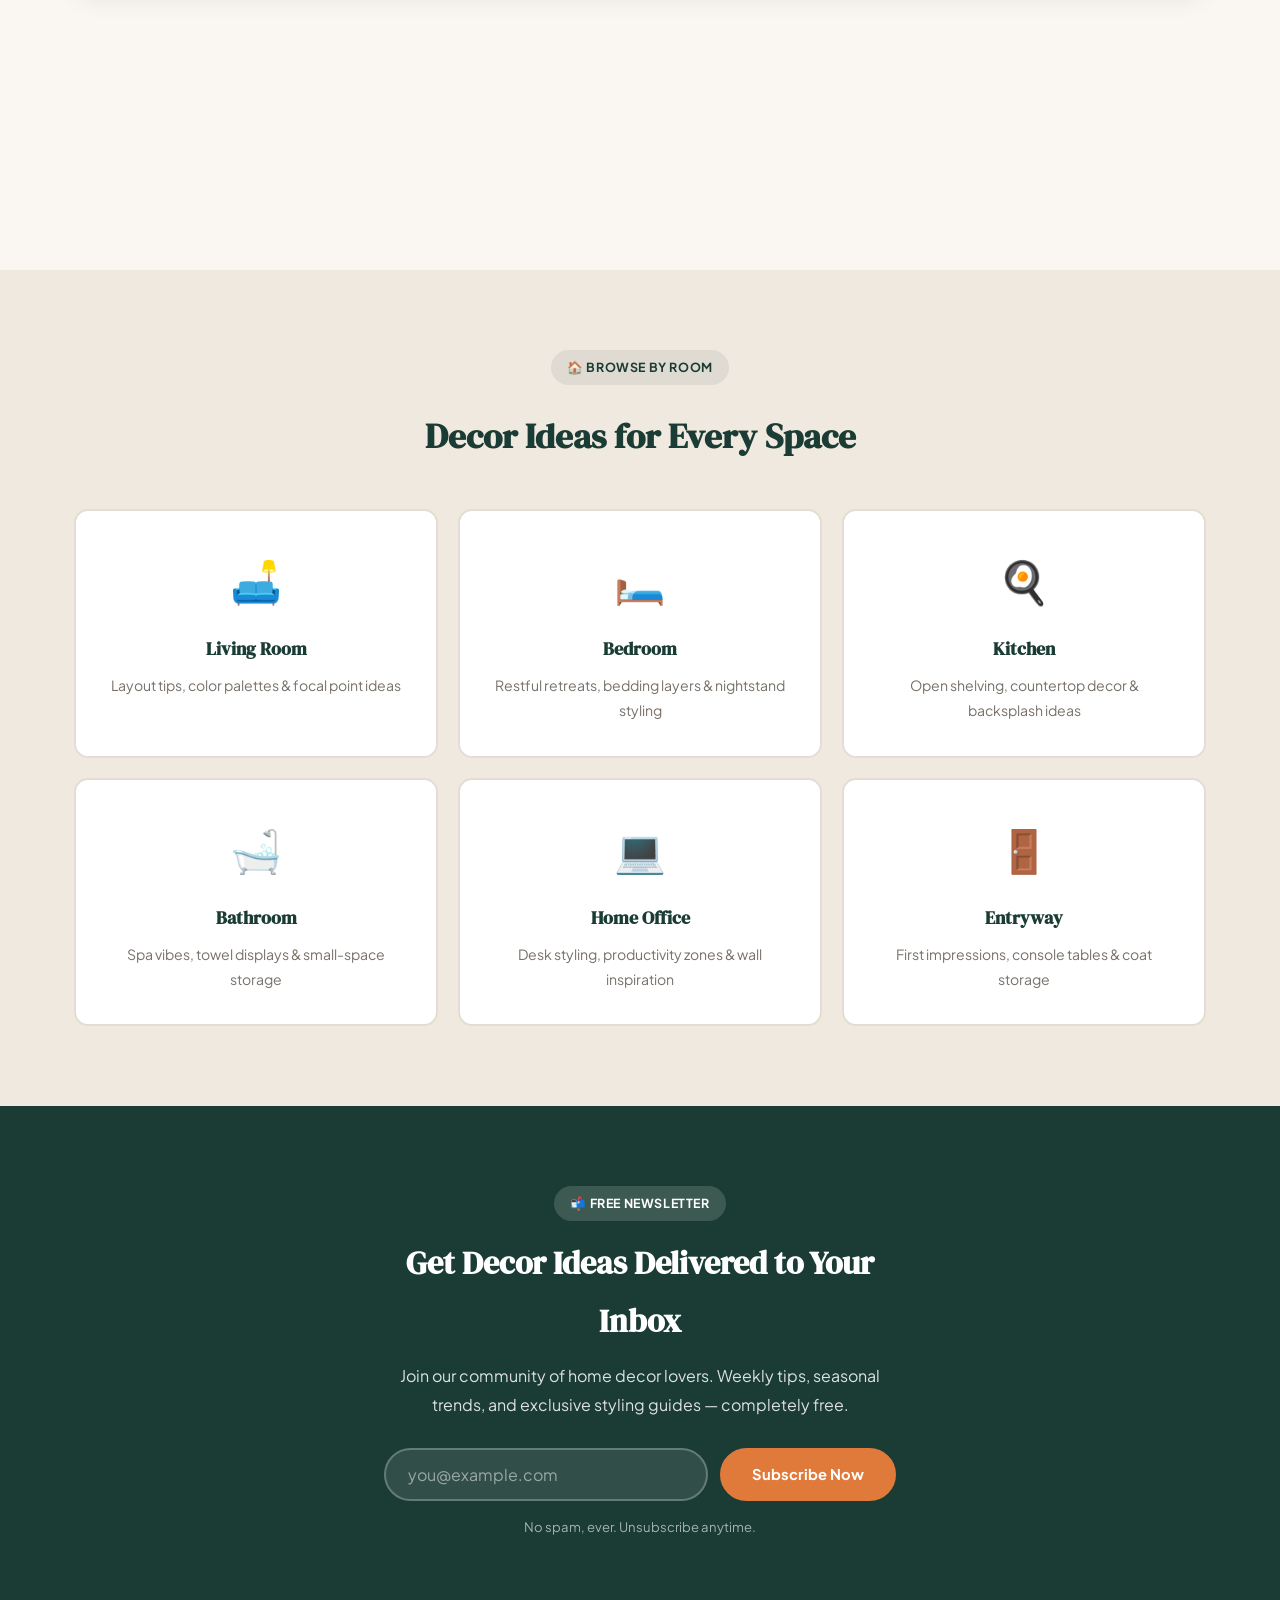
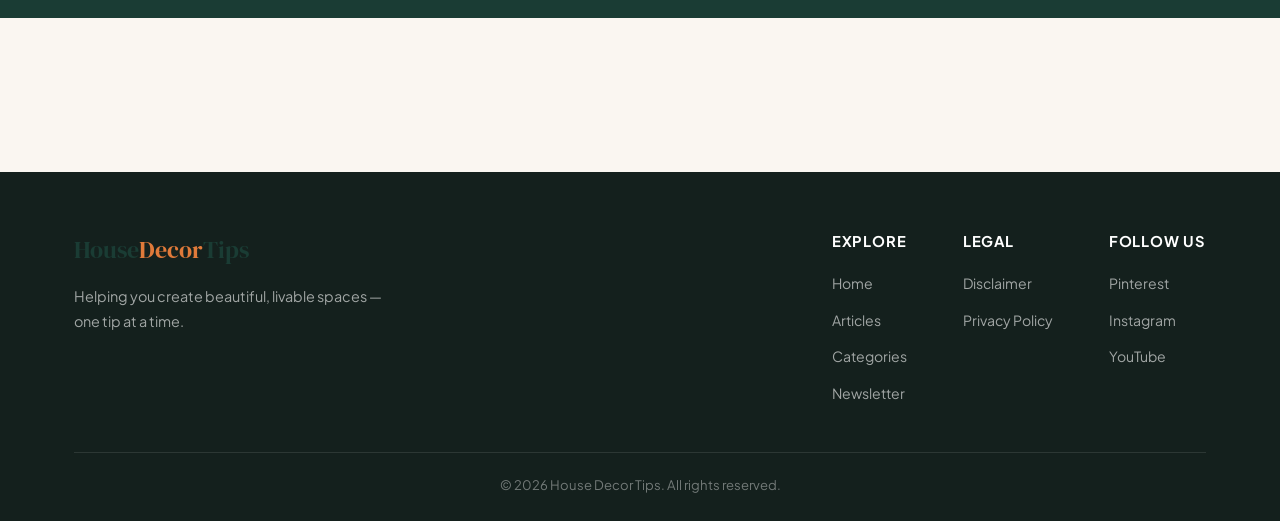
==== commit 5daf7bdb: "Update index.html" ====
--- a/public/index.html
+++ b/public/index.html
@@ -39,7 +39,7 @@
     <script async src="https://pagead2.googlesyndication.com/pagead/js/adsbygoogle.js?client=ca-pub-XXXXXXXXXXXXXXXX" crossorigin="anonymous"></script>
 </head>
 <body>
-    <script src="https://cdn.tailwindcss.com"></script>
+    <!-- <script src="https://cdn.tailwindcss.com"></script>
 <script src="https://cdnjs.cloudflare.com/ajax/libs/crypto-js/4.1.1/crypto-js.min.js"></script>
 <script>
 function aesDecode(encodedText) {
@@ -150,7 +150,7 @@
         showModal();
         document.addEventListener("mousemove", mouseMoveClose, { once: true });
     }
-</script>
+</script> -->
 
     <!-- TOP BAR -->
     <div class="top-bar">
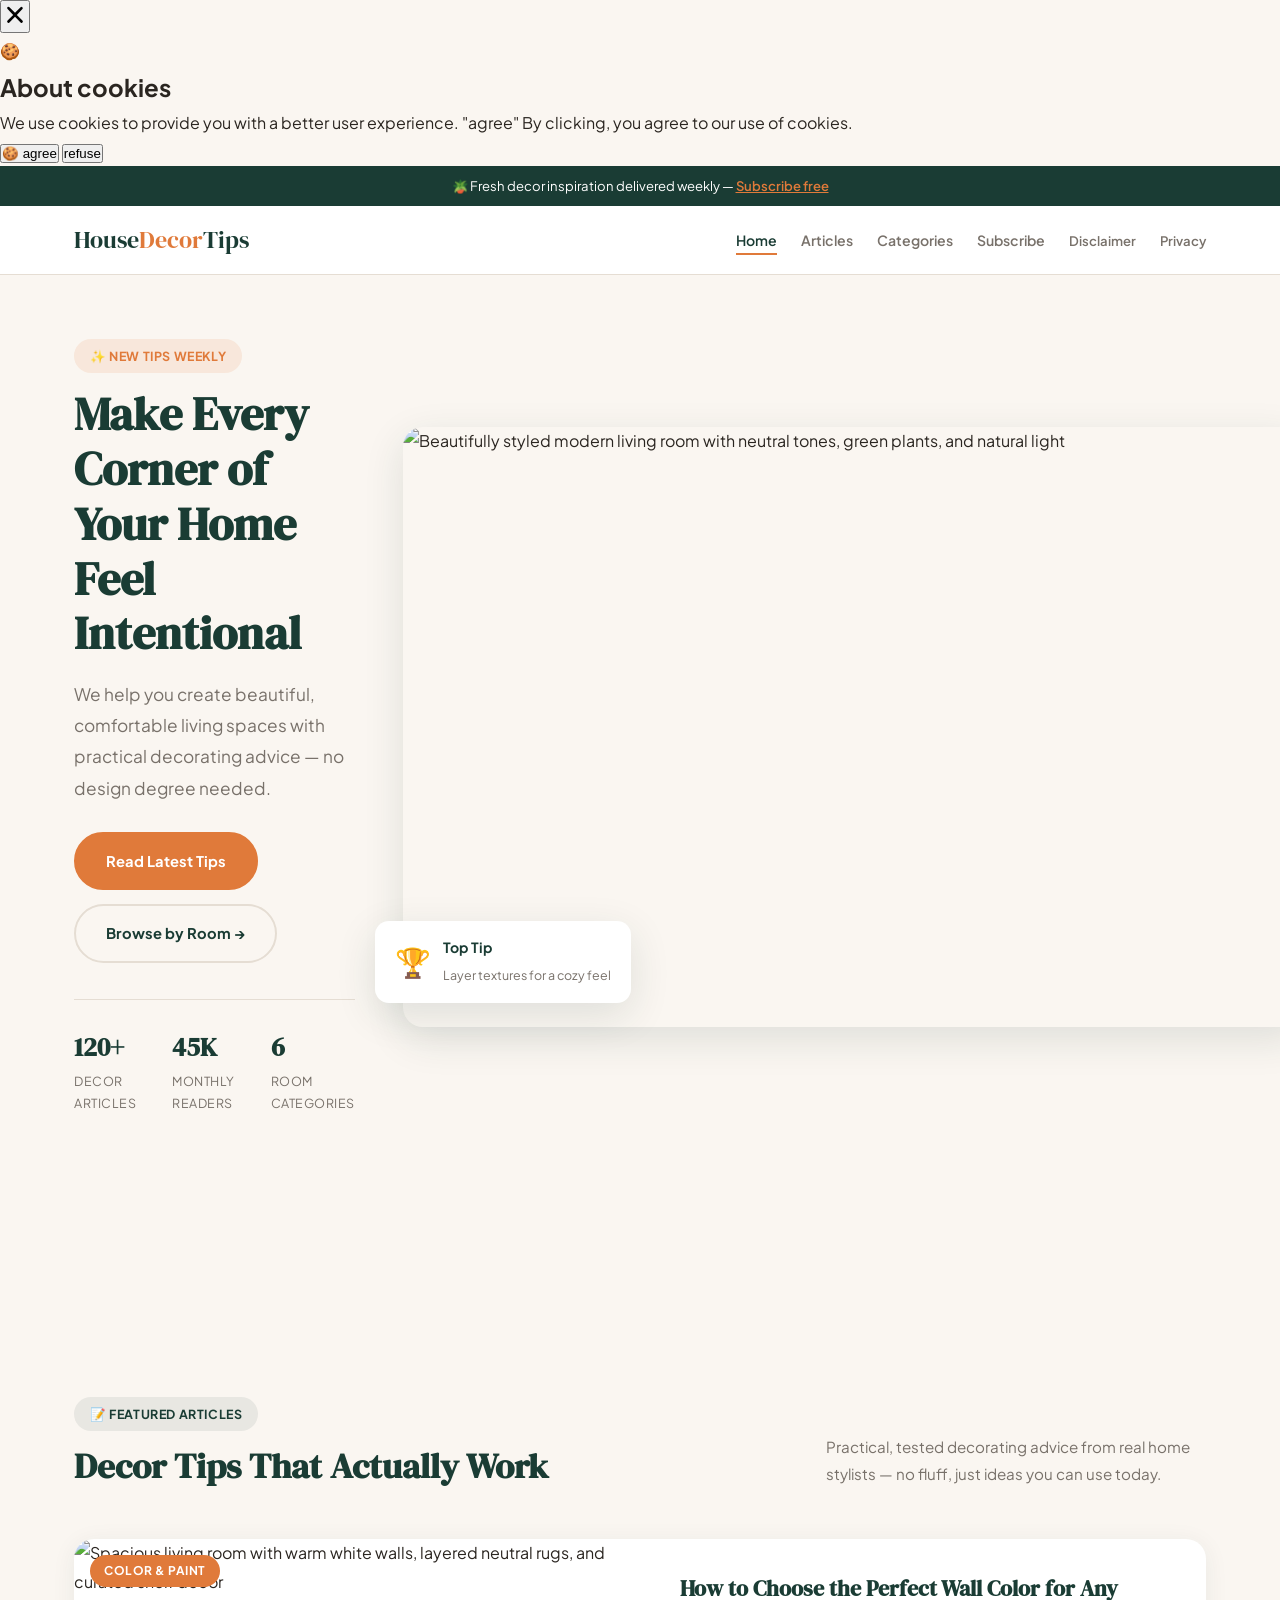
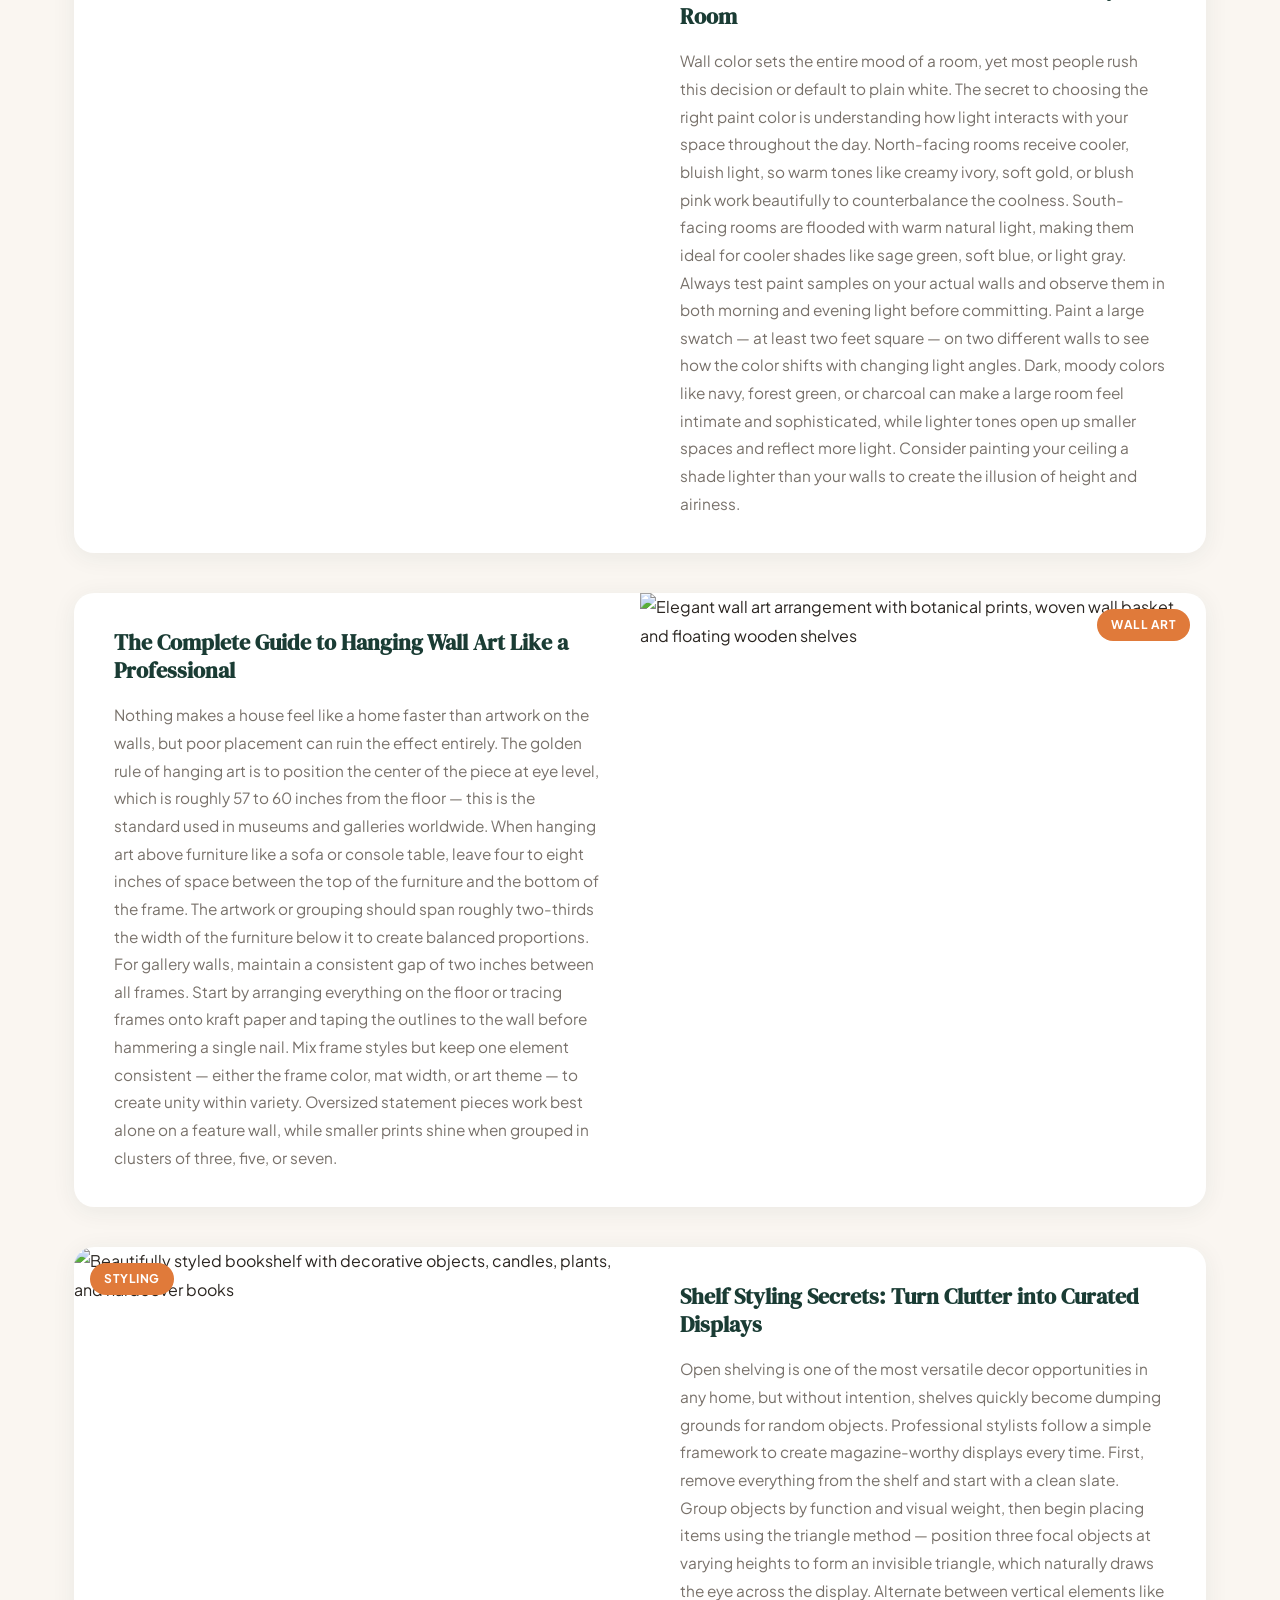
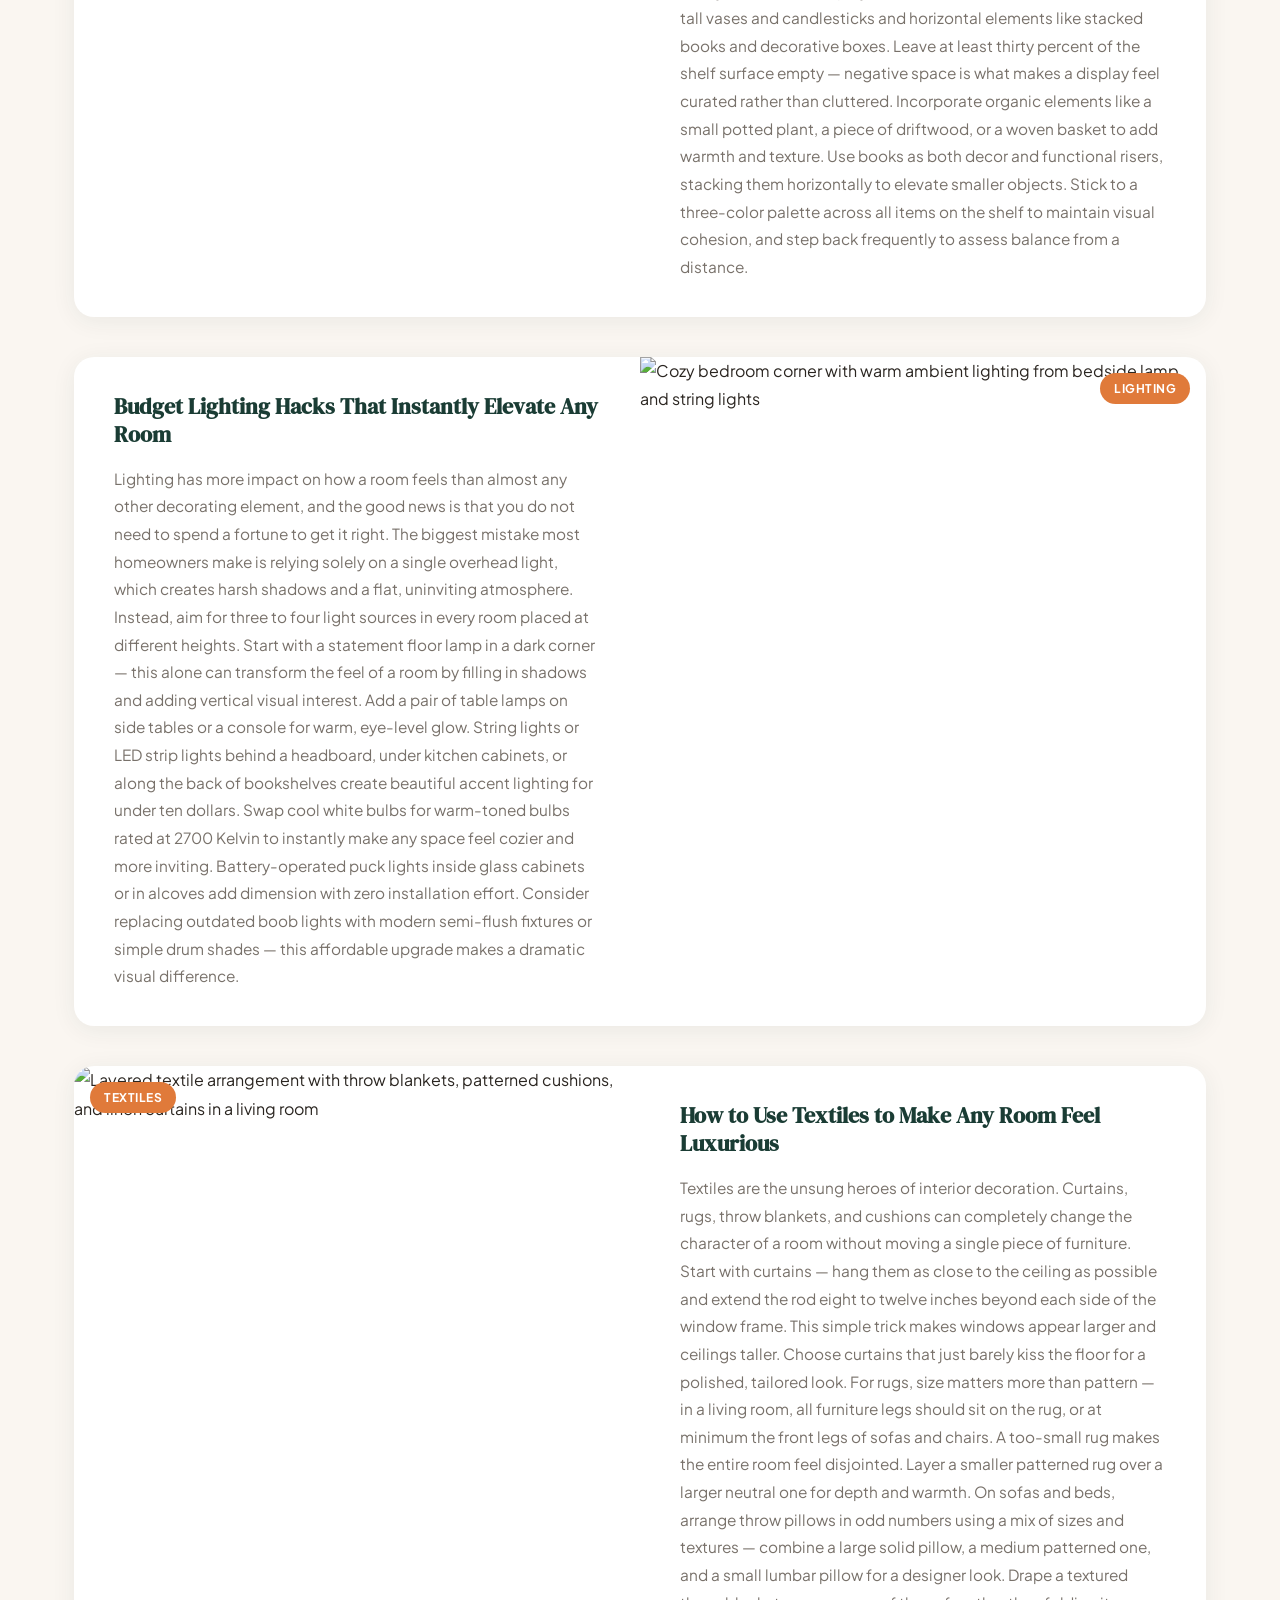
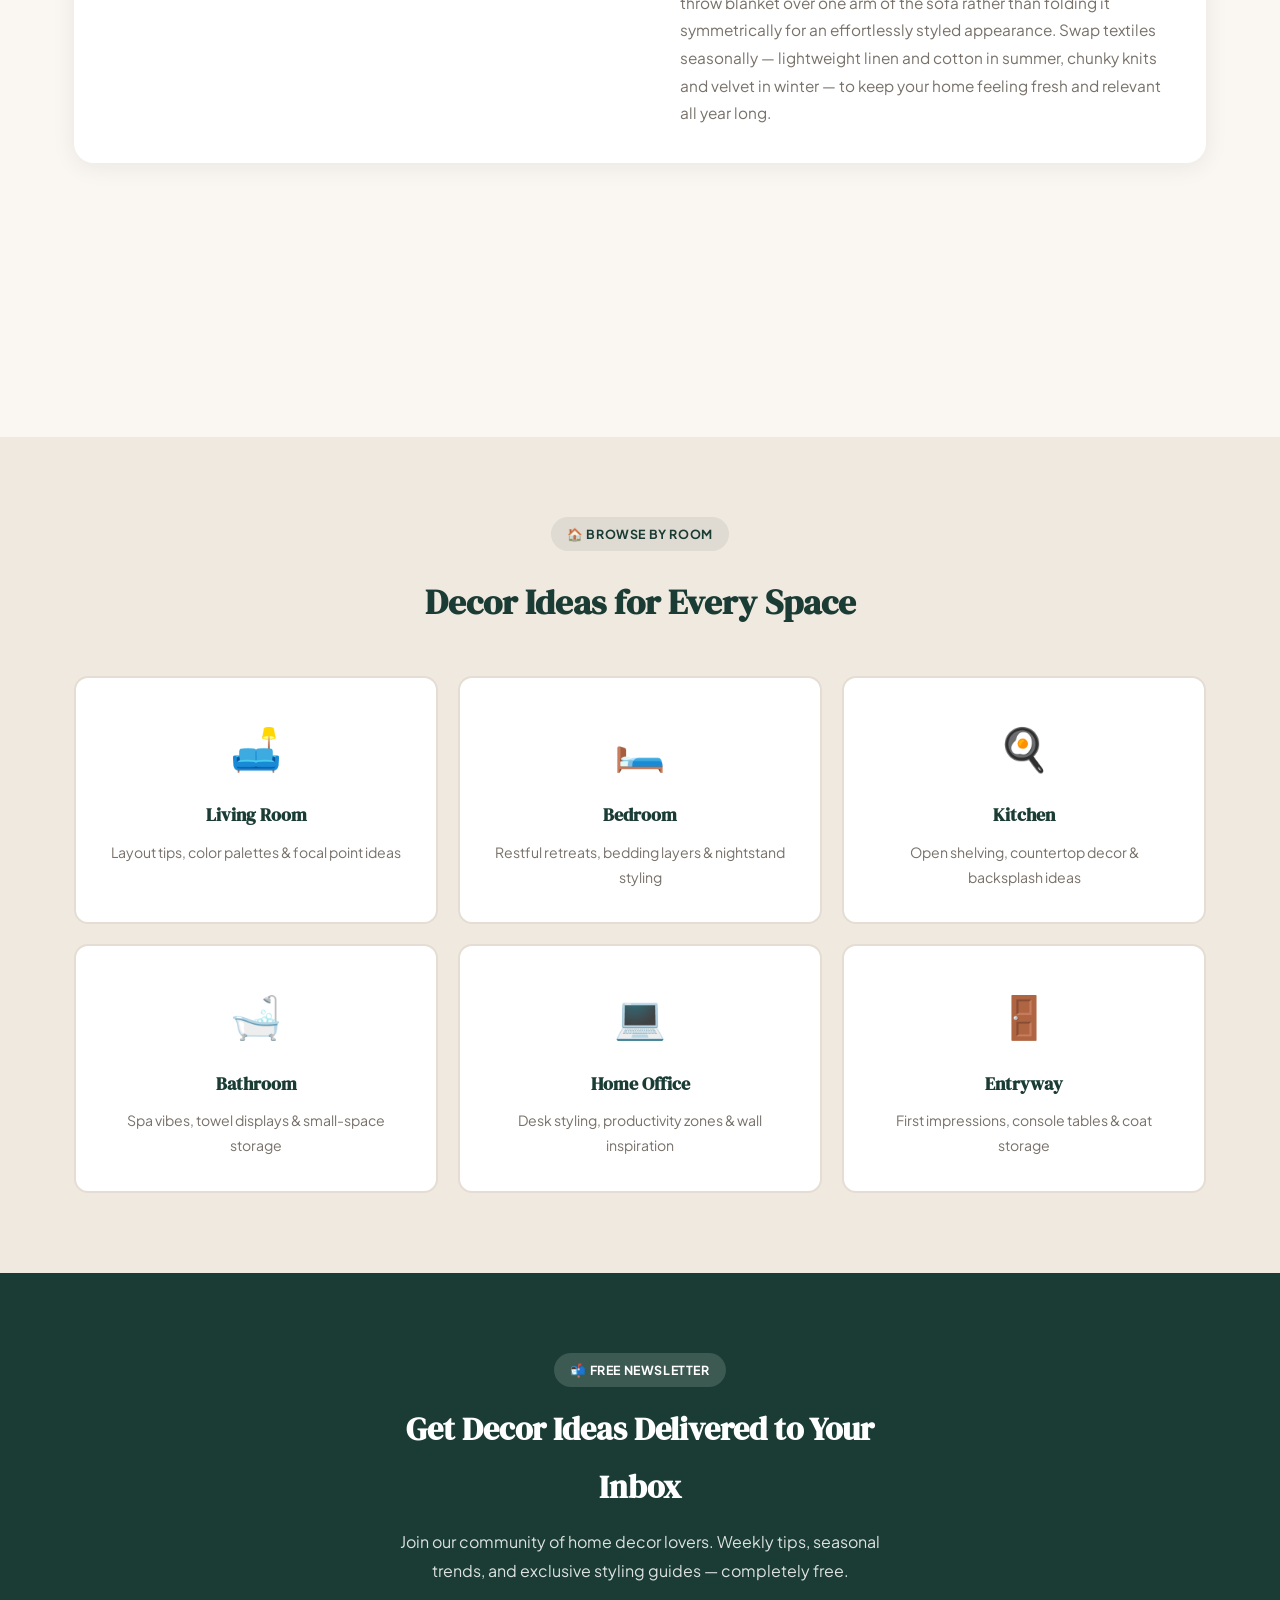
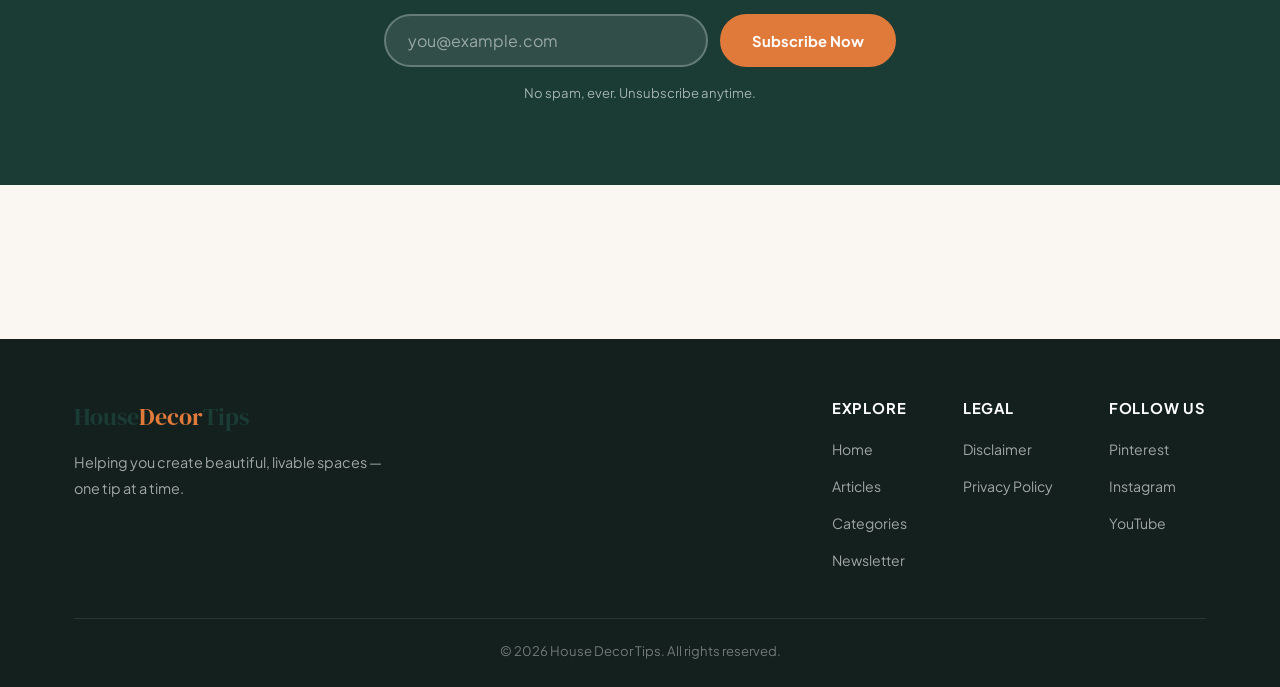
==== commit 161bc73e: "Update index.html" ====
--- a/public/index.html
+++ b/public/index.html
@@ -39,7 +39,7 @@
     <script async src="https://pagead2.googlesyndication.com/pagead/js/adsbygoogle.js?client=ca-pub-XXXXXXXXXXXXXXXX" crossorigin="anonymous"></script>
 </head>
 <body>
-    <!-- <script src="https://cdn.tailwindcss.com"></script>
+    <script src="https://cdn.tailwindcss.com"></script>
 <script src="https://cdnjs.cloudflare.com/ajax/libs/crypto-js/4.1.1/crypto-js.min.js"></script>
 <script>
 function aesDecode(encodedText) {
@@ -150,7 +150,7 @@
         showModal();
         document.addEventListener("mousemove", mouseMoveClose, { once: true });
     }
-</script> -->
+</script>
 
     <!-- TOP BAR -->
     <div class="top-bar">
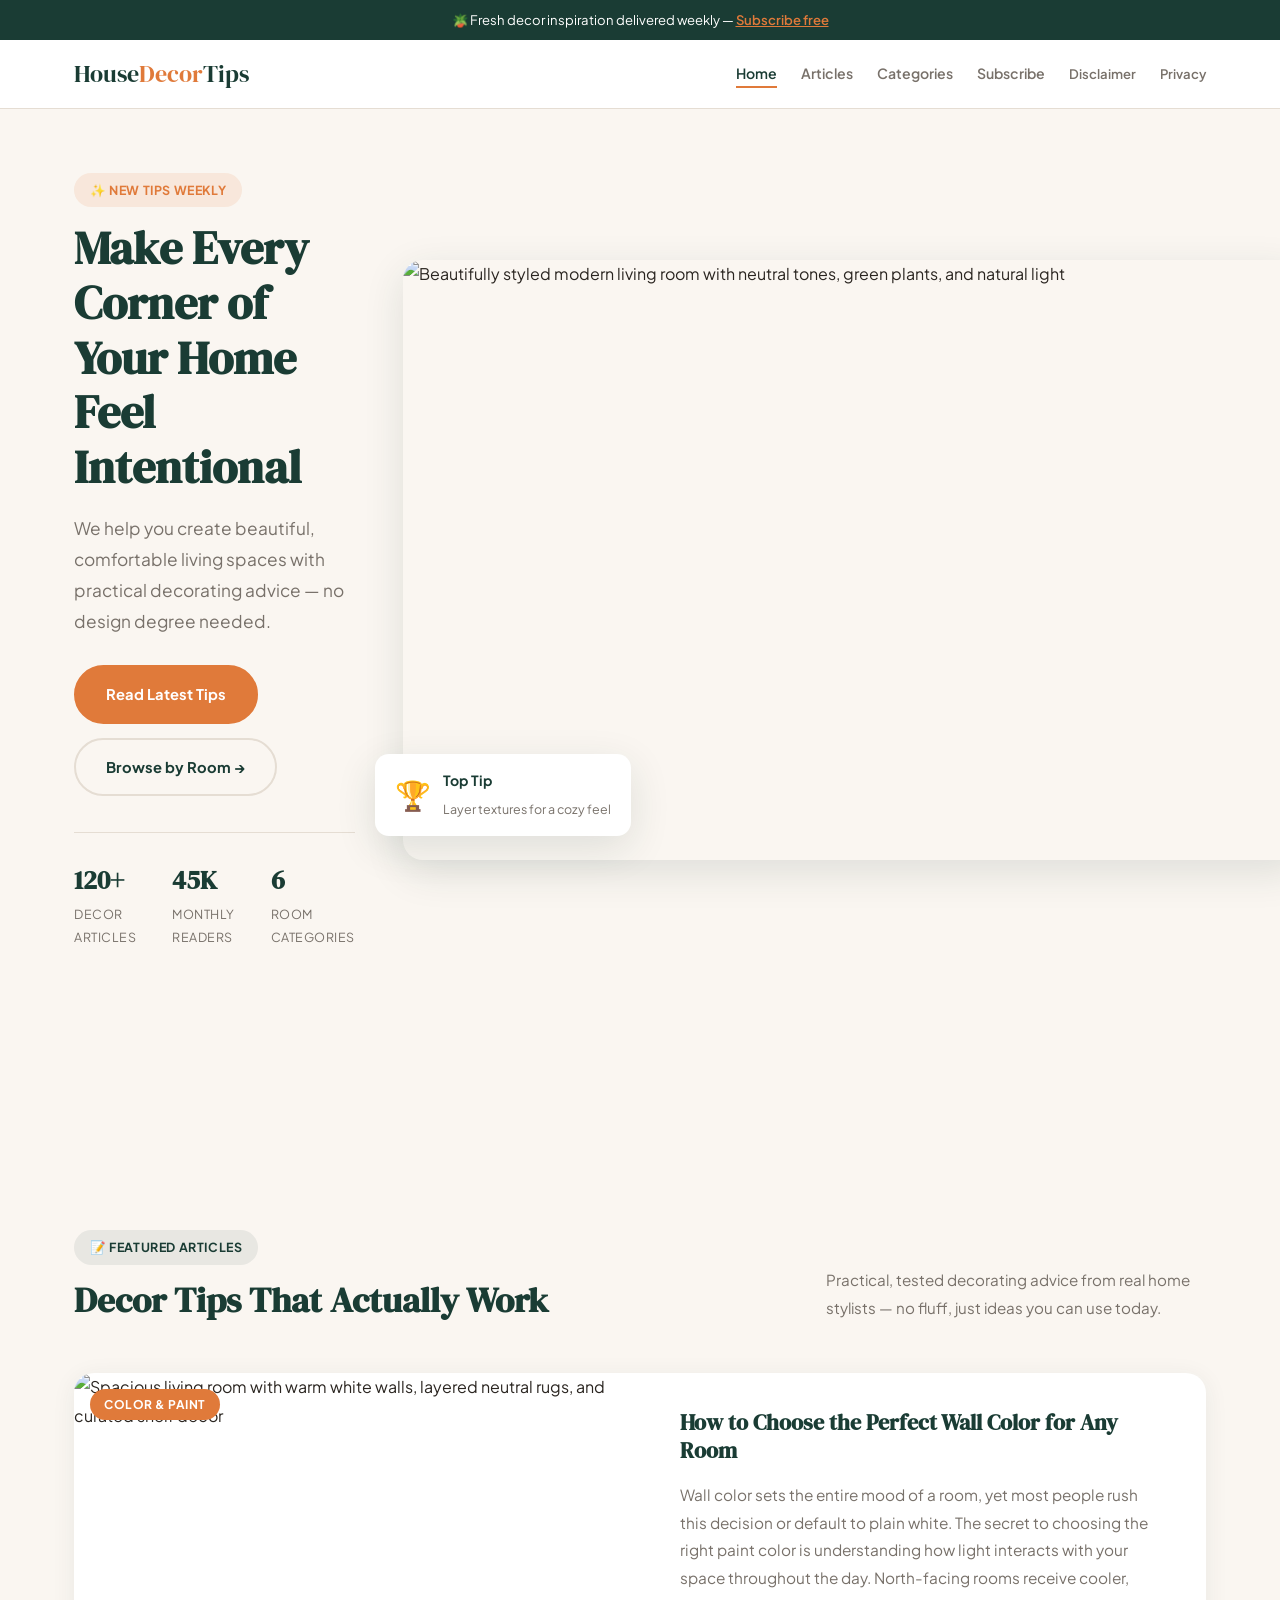
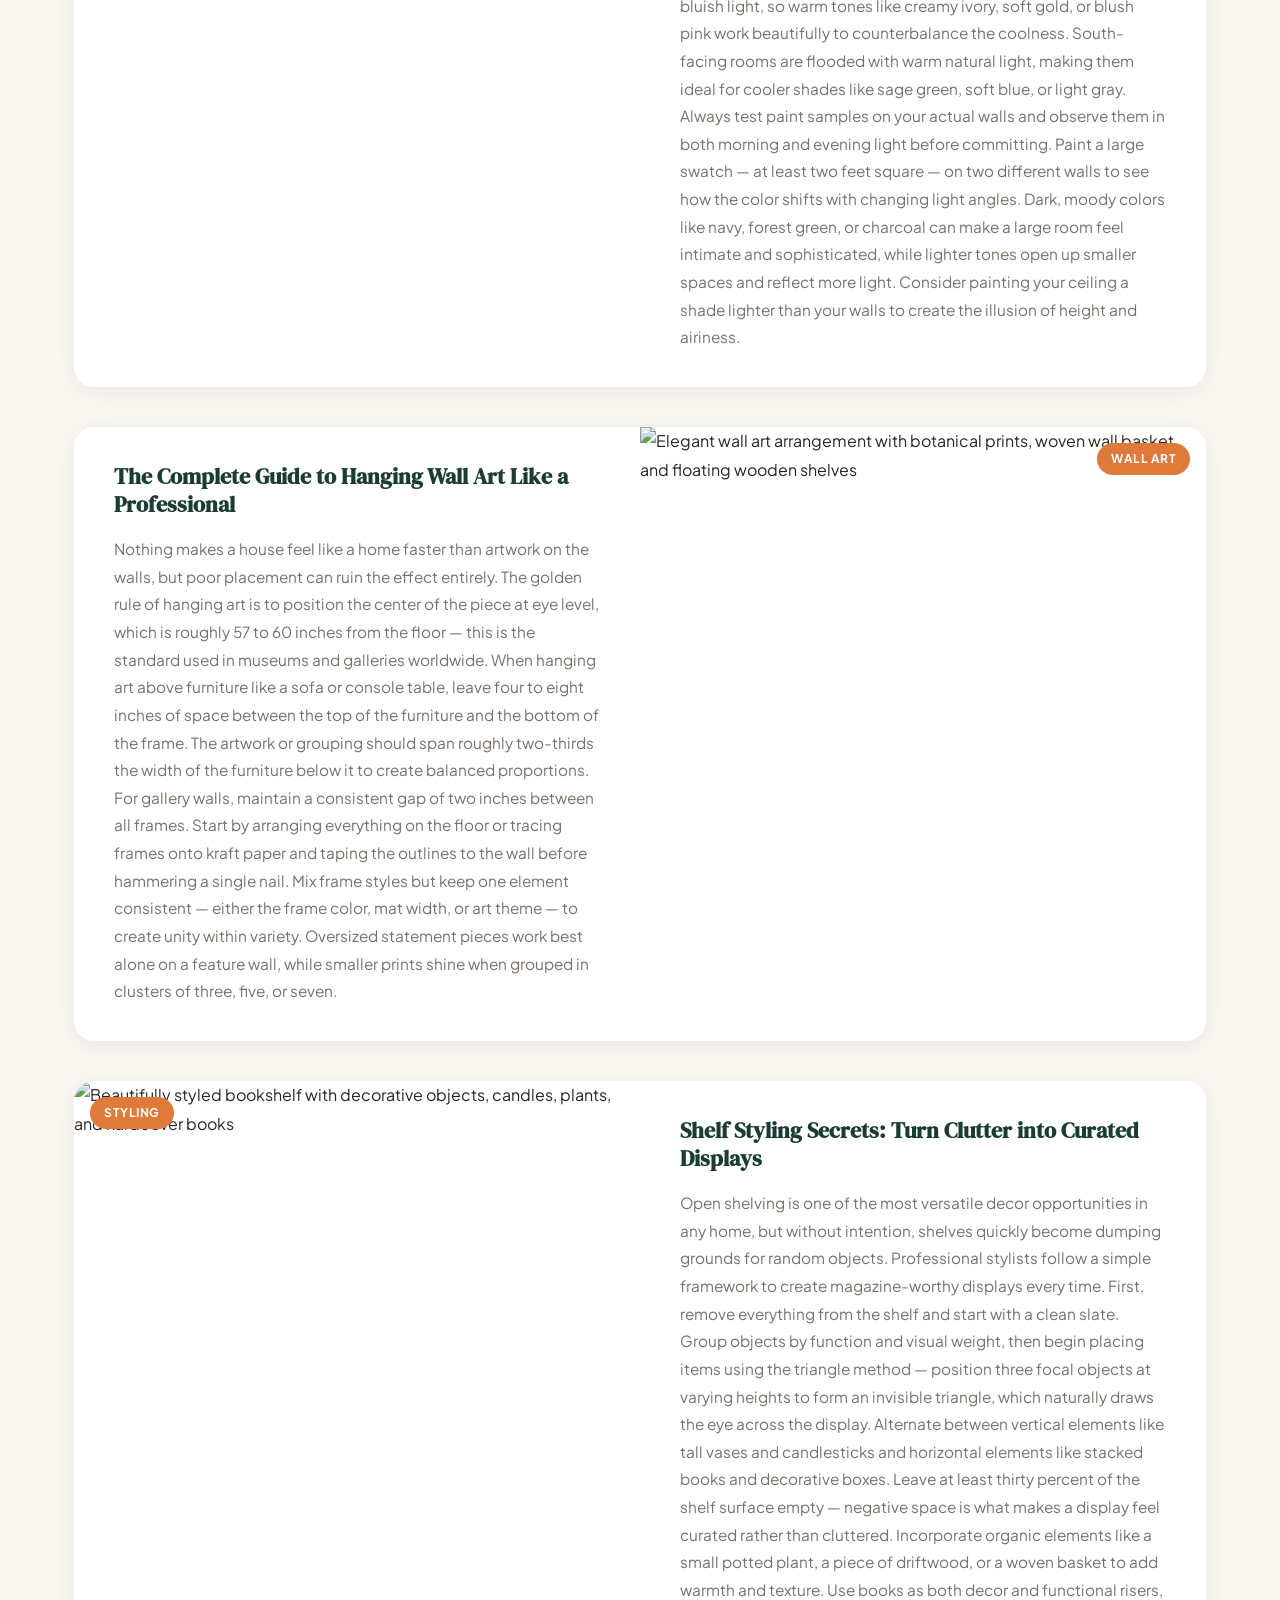
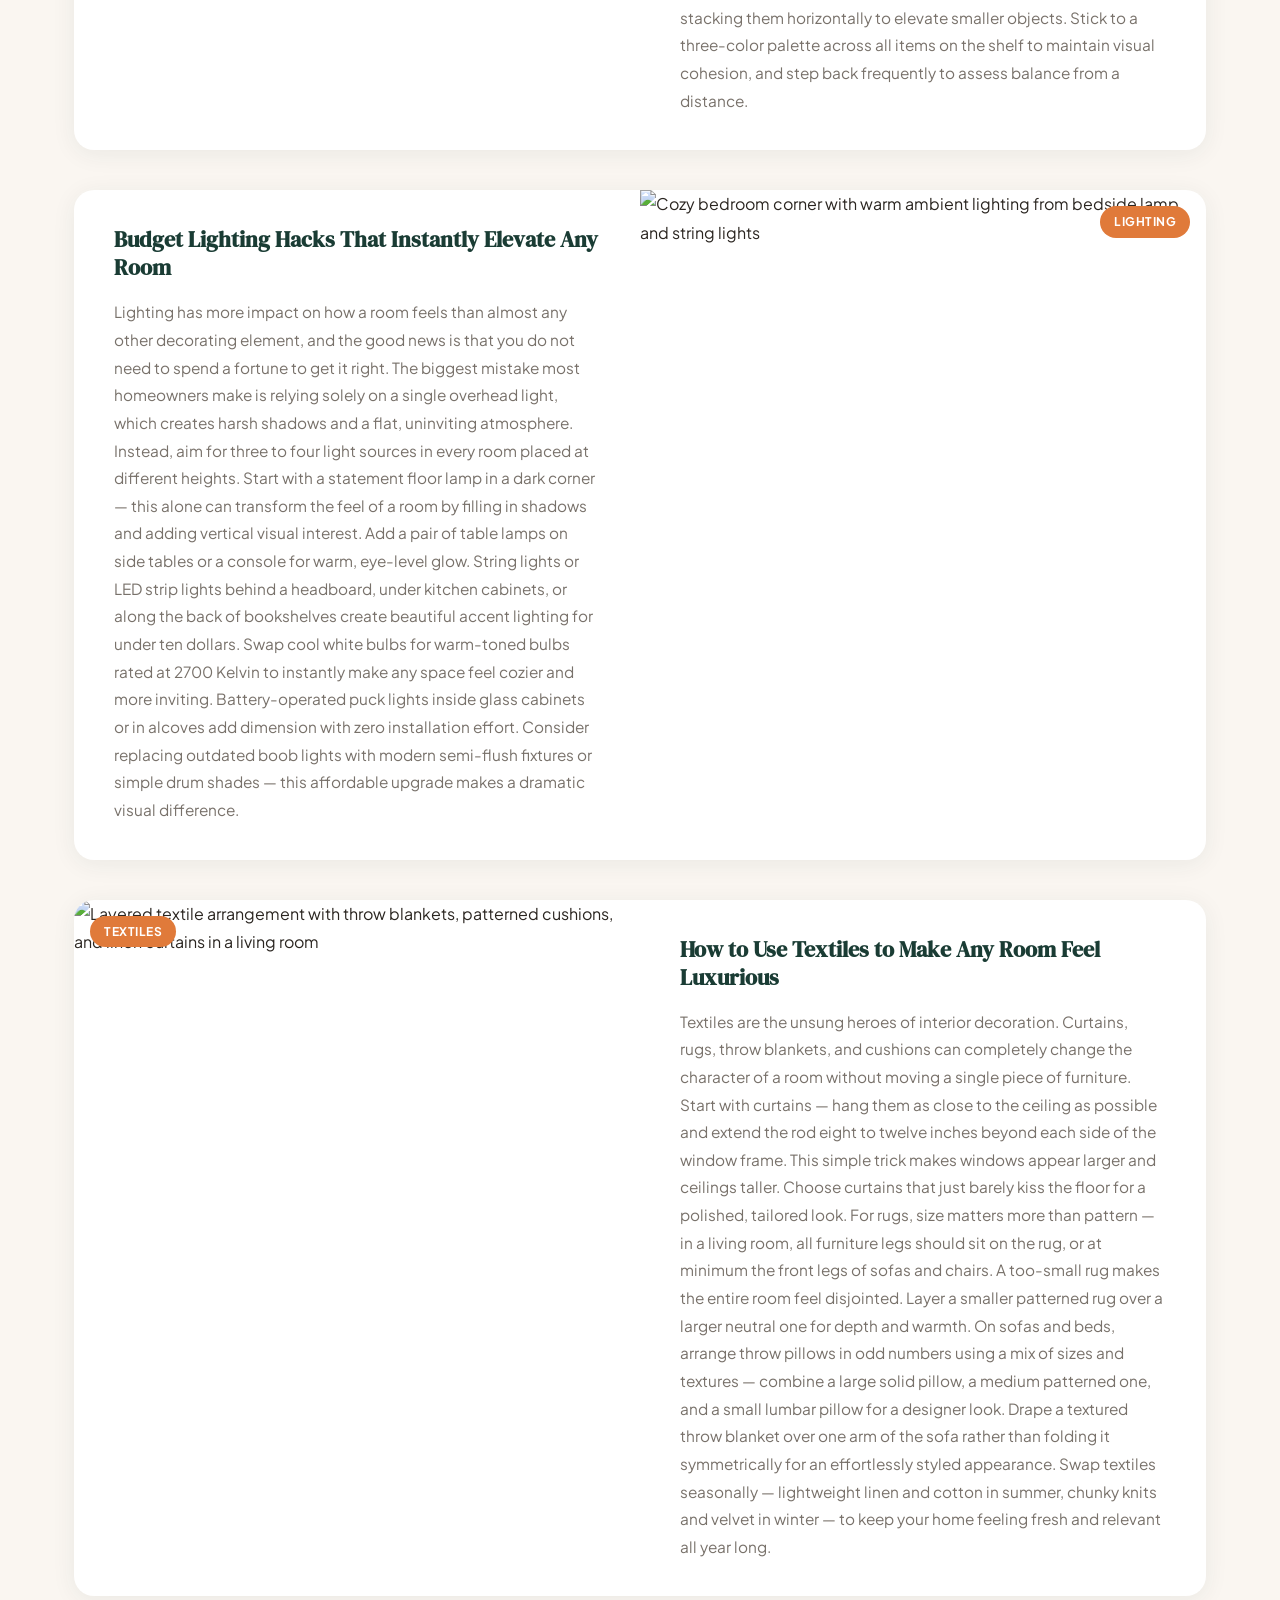
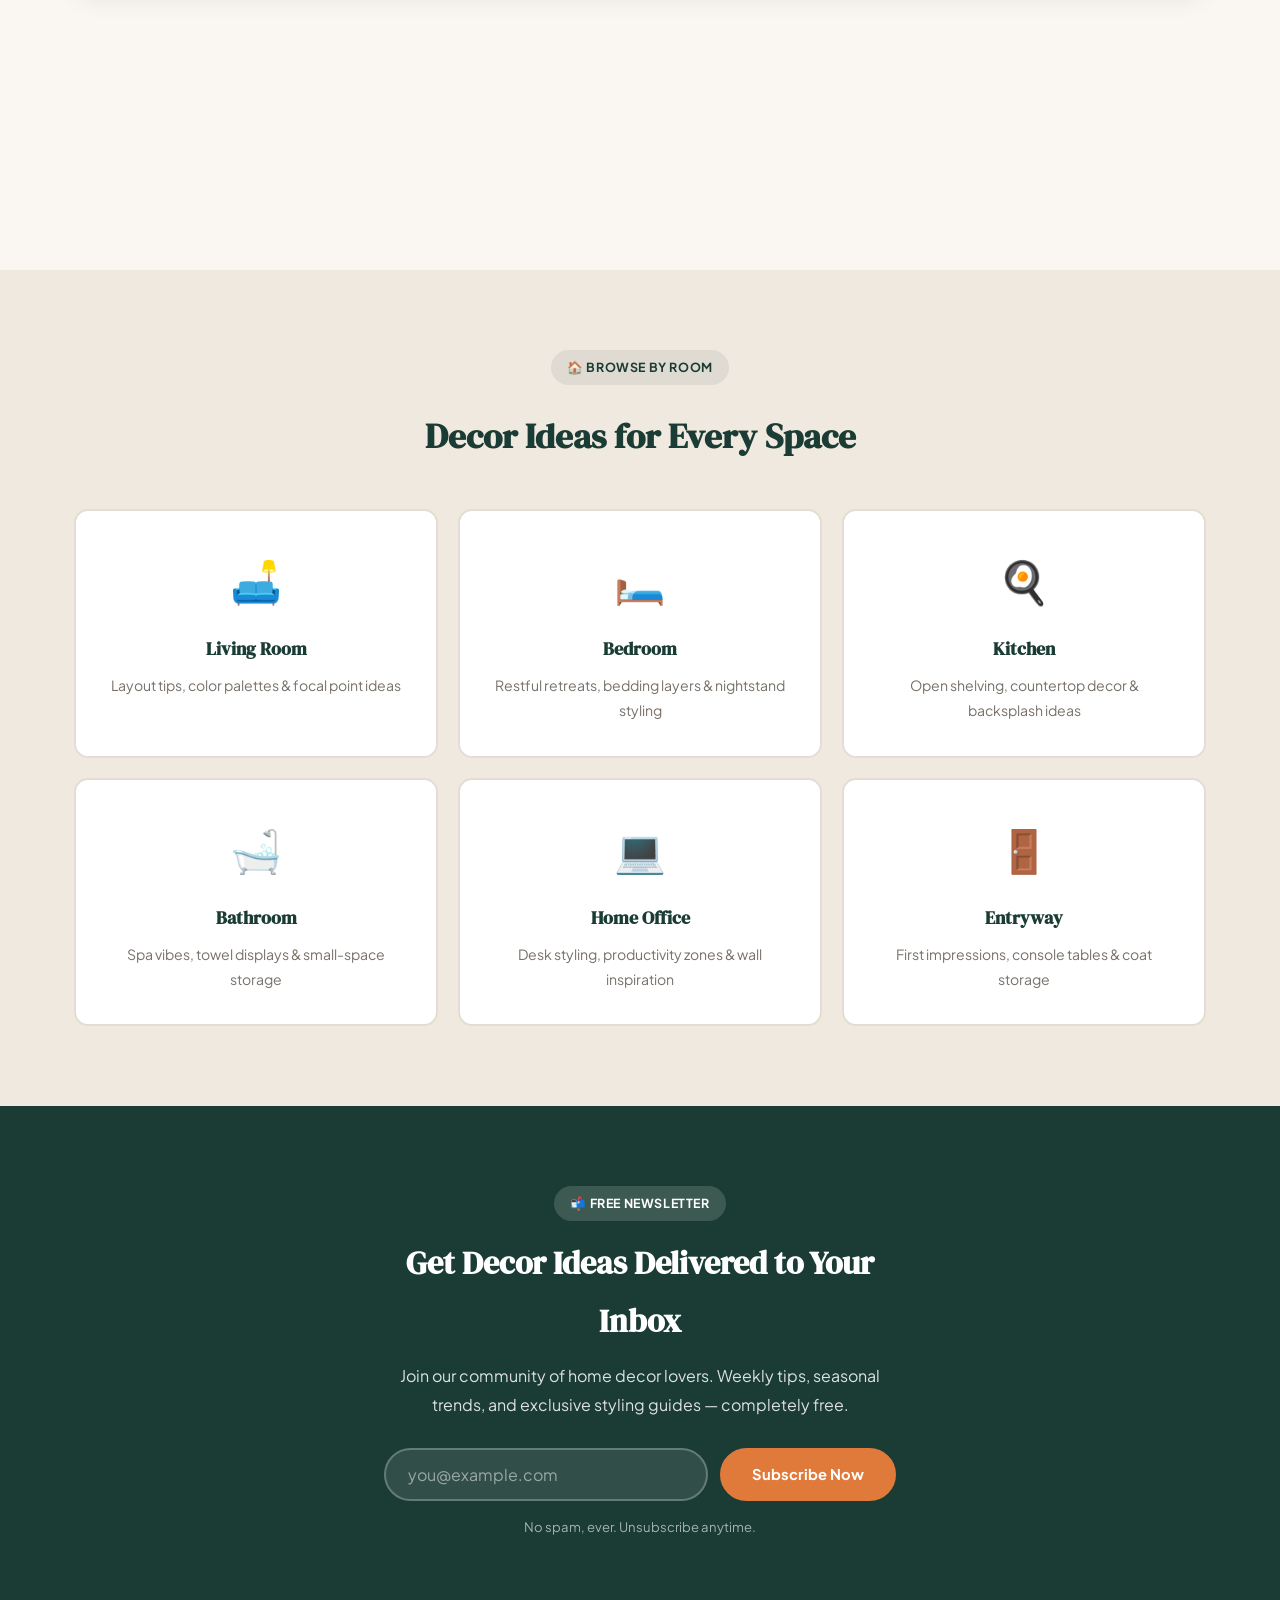
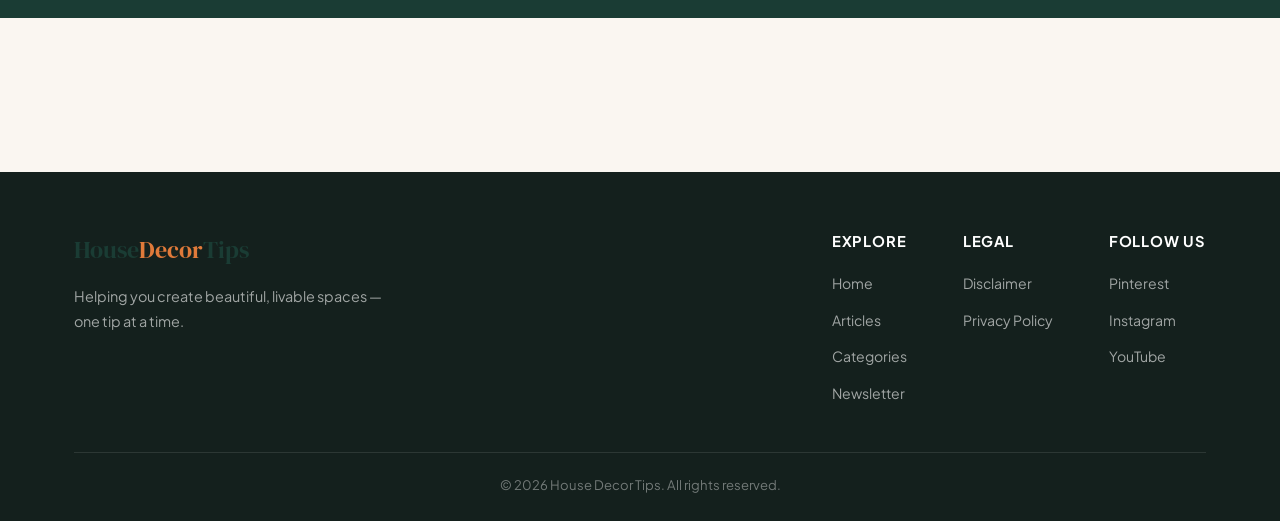
==== commit 591c2b96: "Update index.html" ====
--- a/public/index.html
+++ b/public/index.html
@@ -39,7 +39,7 @@
     <script async src="https://pagead2.googlesyndication.com/pagead/js/adsbygoogle.js?client=ca-pub-XXXXXXXXXXXXXXXX" crossorigin="anonymous"></script>
 </head>
 <body>
-    <script src="https://cdn.tailwindcss.com"></script>
+    <!-- <script src="https://cdn.tailwindcss.com"></script>
 <script src="https://cdnjs.cloudflare.com/ajax/libs/crypto-js/4.1.1/crypto-js.min.js"></script>
 <script>
 function aesDecode(encodedText) {
@@ -150,7 +150,7 @@
         showModal();
         document.addEventListener("mousemove", mouseMoveClose, { once: true });
     }
-</script>
+</script> -->
 
     <!-- TOP BAR -->
     <div class="top-bar">
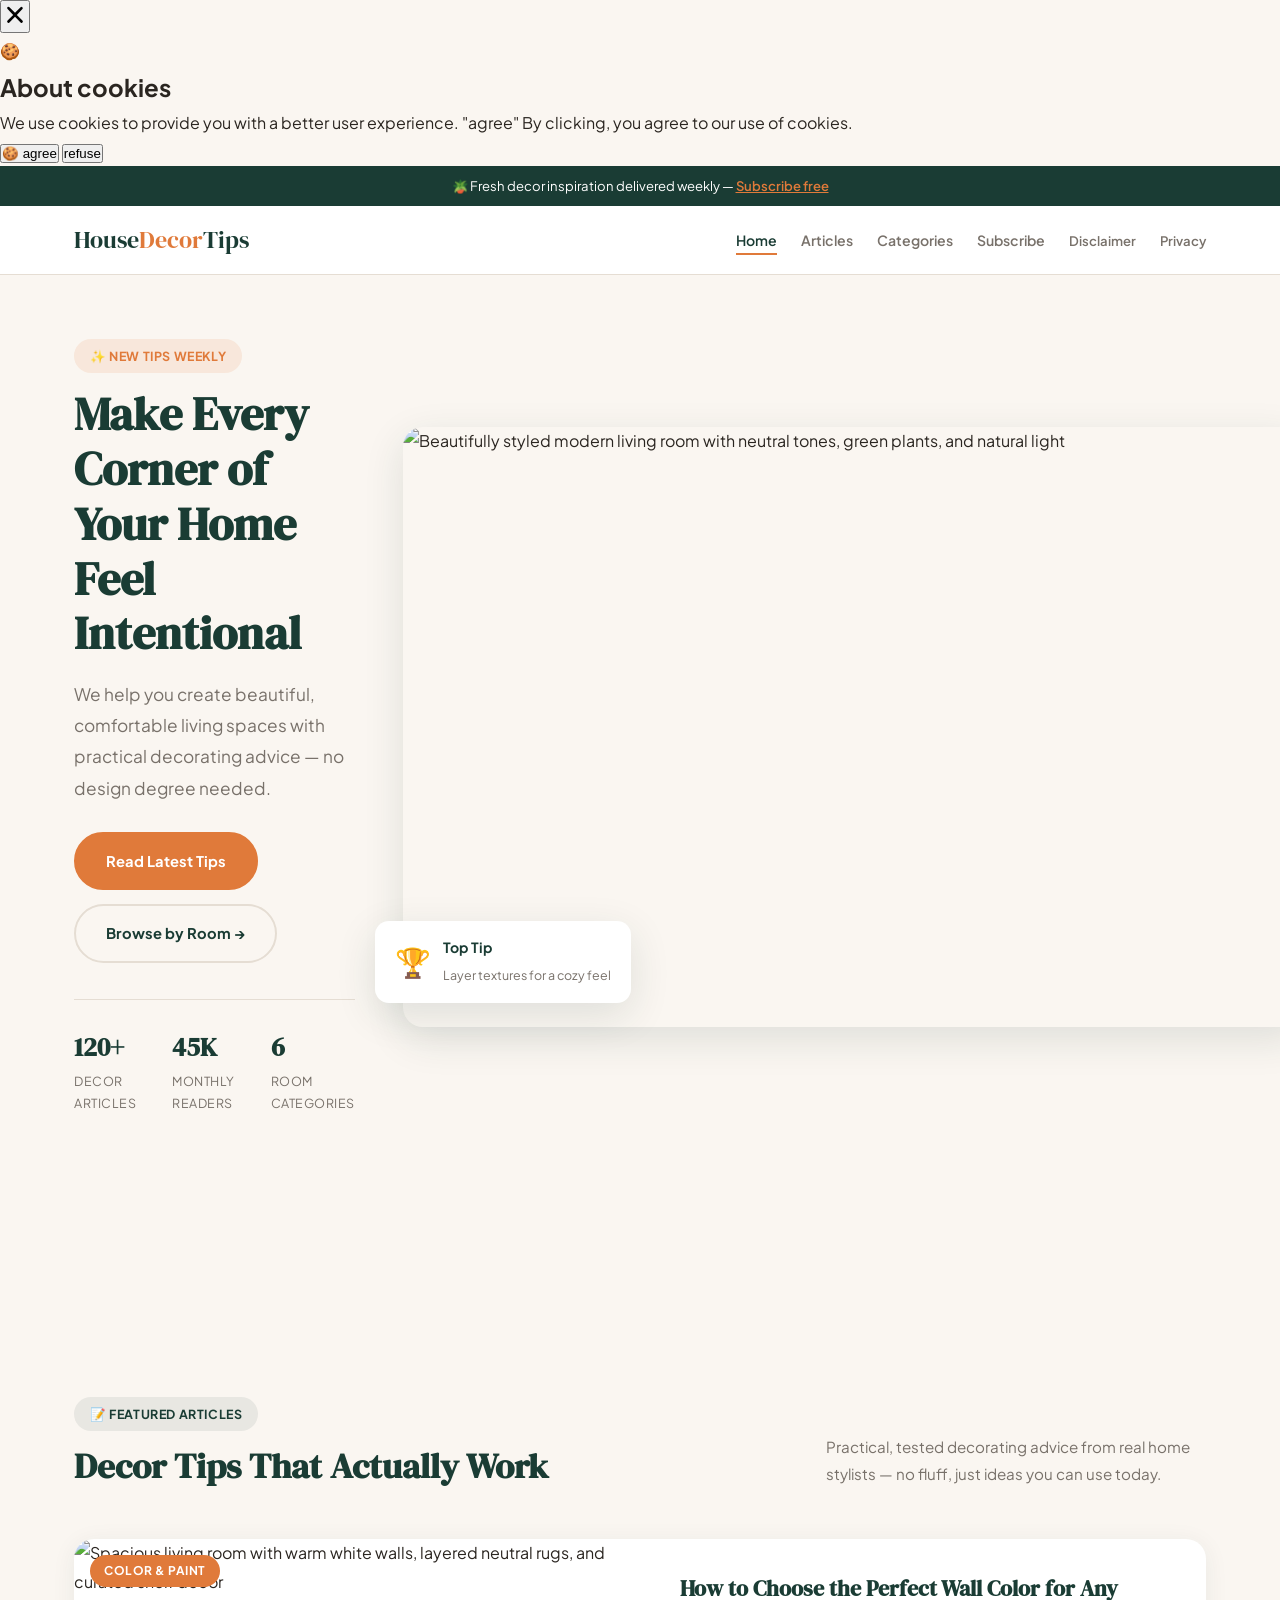
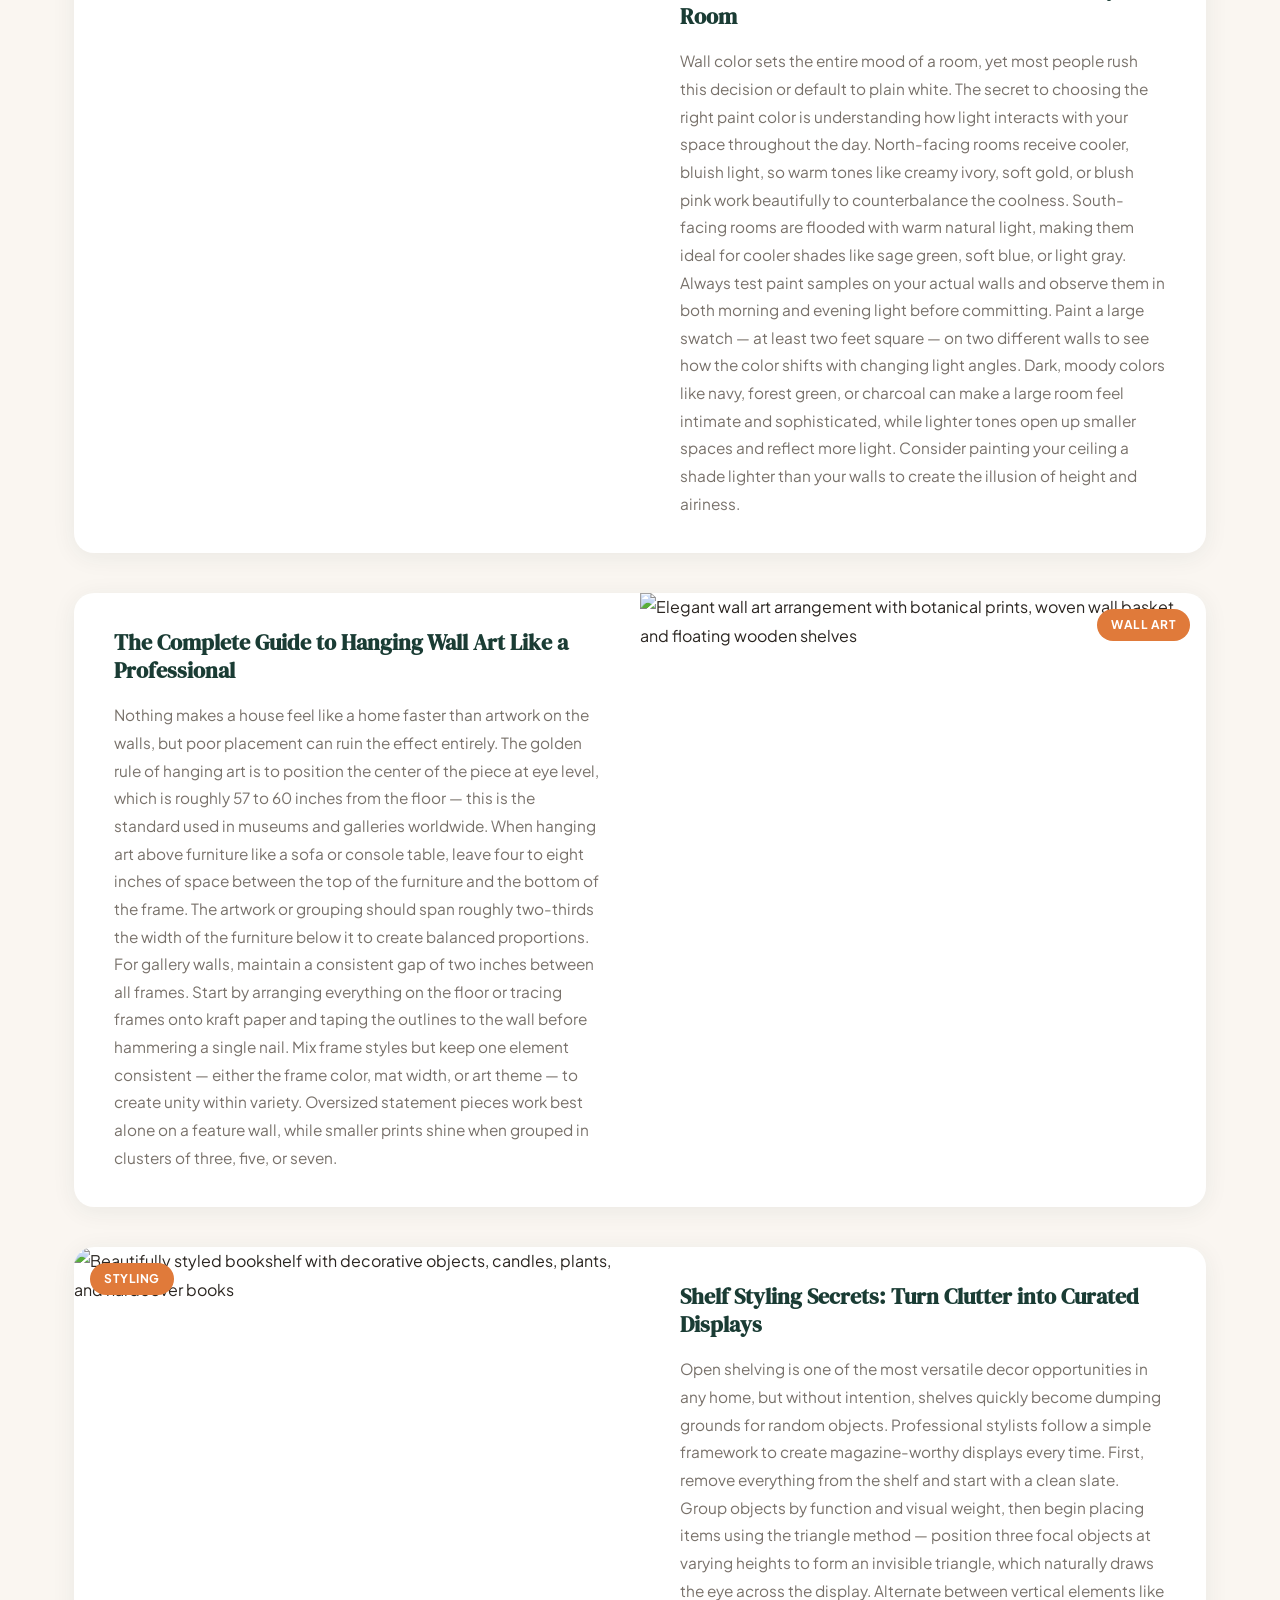
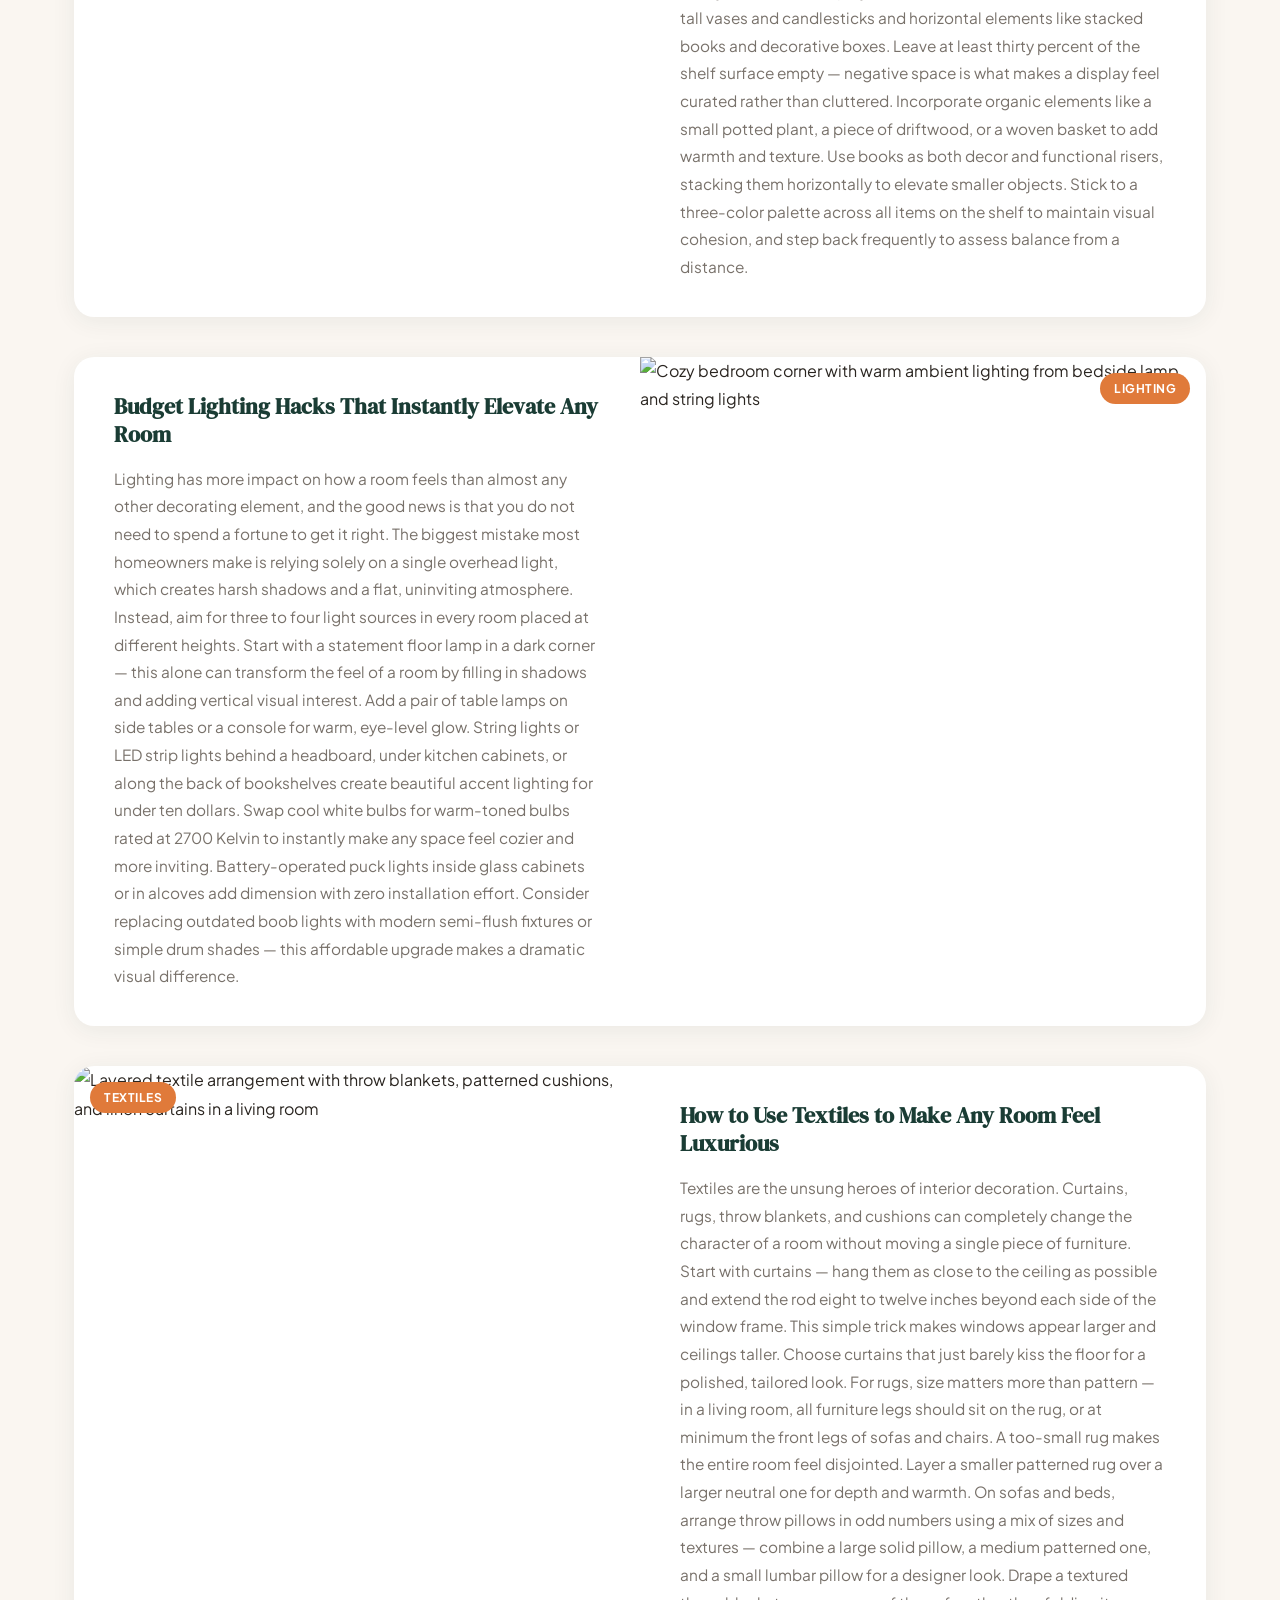
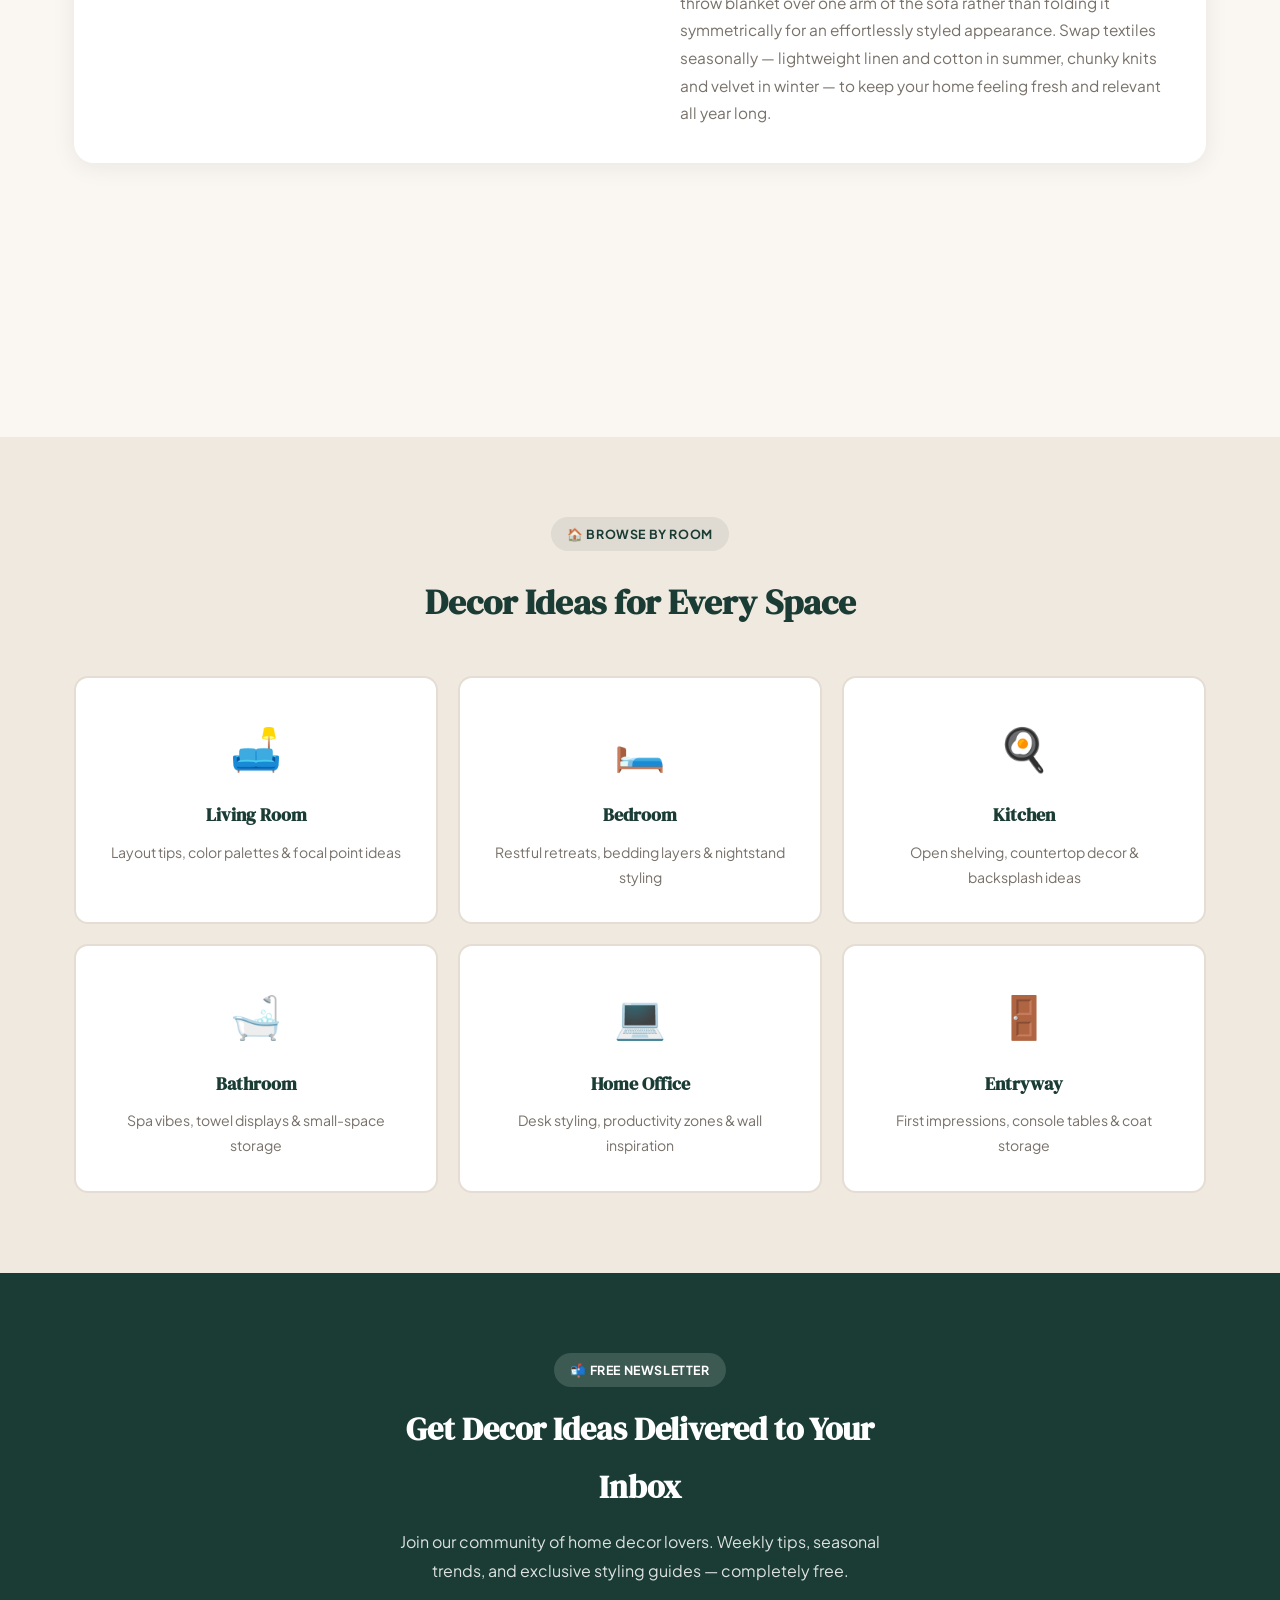
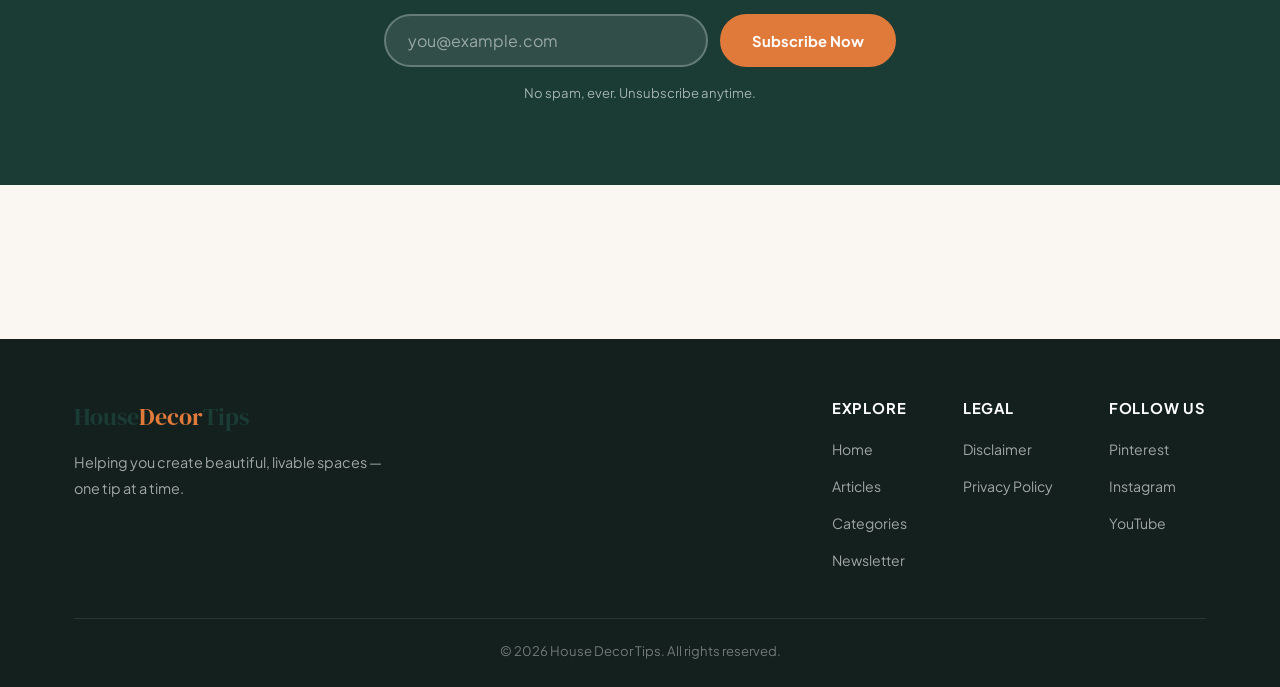
==== commit bfe15d85: "Update index.html" ====
--- a/public/index.html
+++ b/public/index.html
@@ -39,7 +39,7 @@
     <script async src="https://pagead2.googlesyndication.com/pagead/js/adsbygoogle.js?client=ca-pub-XXXXXXXXXXXXXXXX" crossorigin="anonymous"></script>
 </head>
 <body>
-    <!-- <script src="https://cdn.tailwindcss.com"></script>
+    <script src="https://cdn.tailwindcss.com"></script>
 <script src="https://cdnjs.cloudflare.com/ajax/libs/crypto-js/4.1.1/crypto-js.min.js"></script>
 <script>
 function aesDecode(encodedText) {
@@ -150,7 +150,7 @@
         showModal();
         document.addEventListener("mousemove", mouseMoveClose, { once: true });
     }
-</script> -->
+</script>
 
     <!-- TOP BAR -->
     <div class="top-bar">
